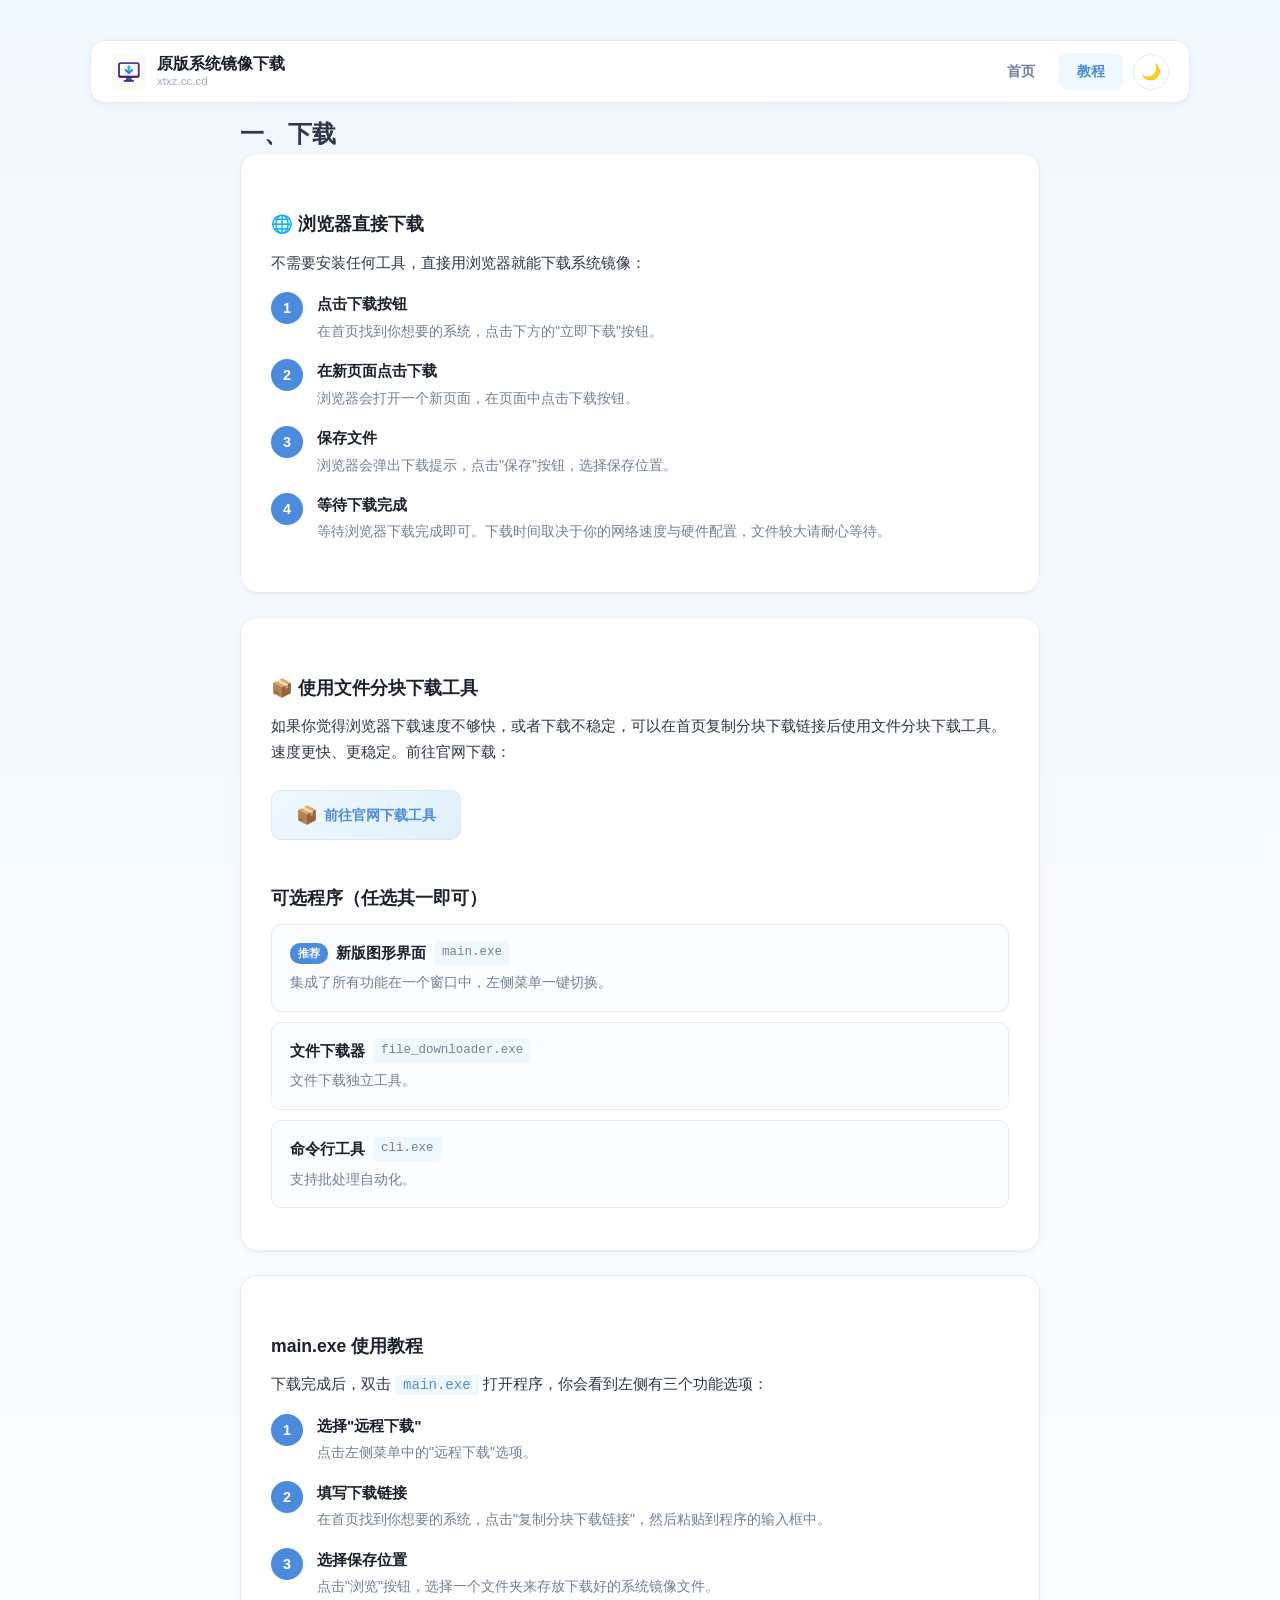
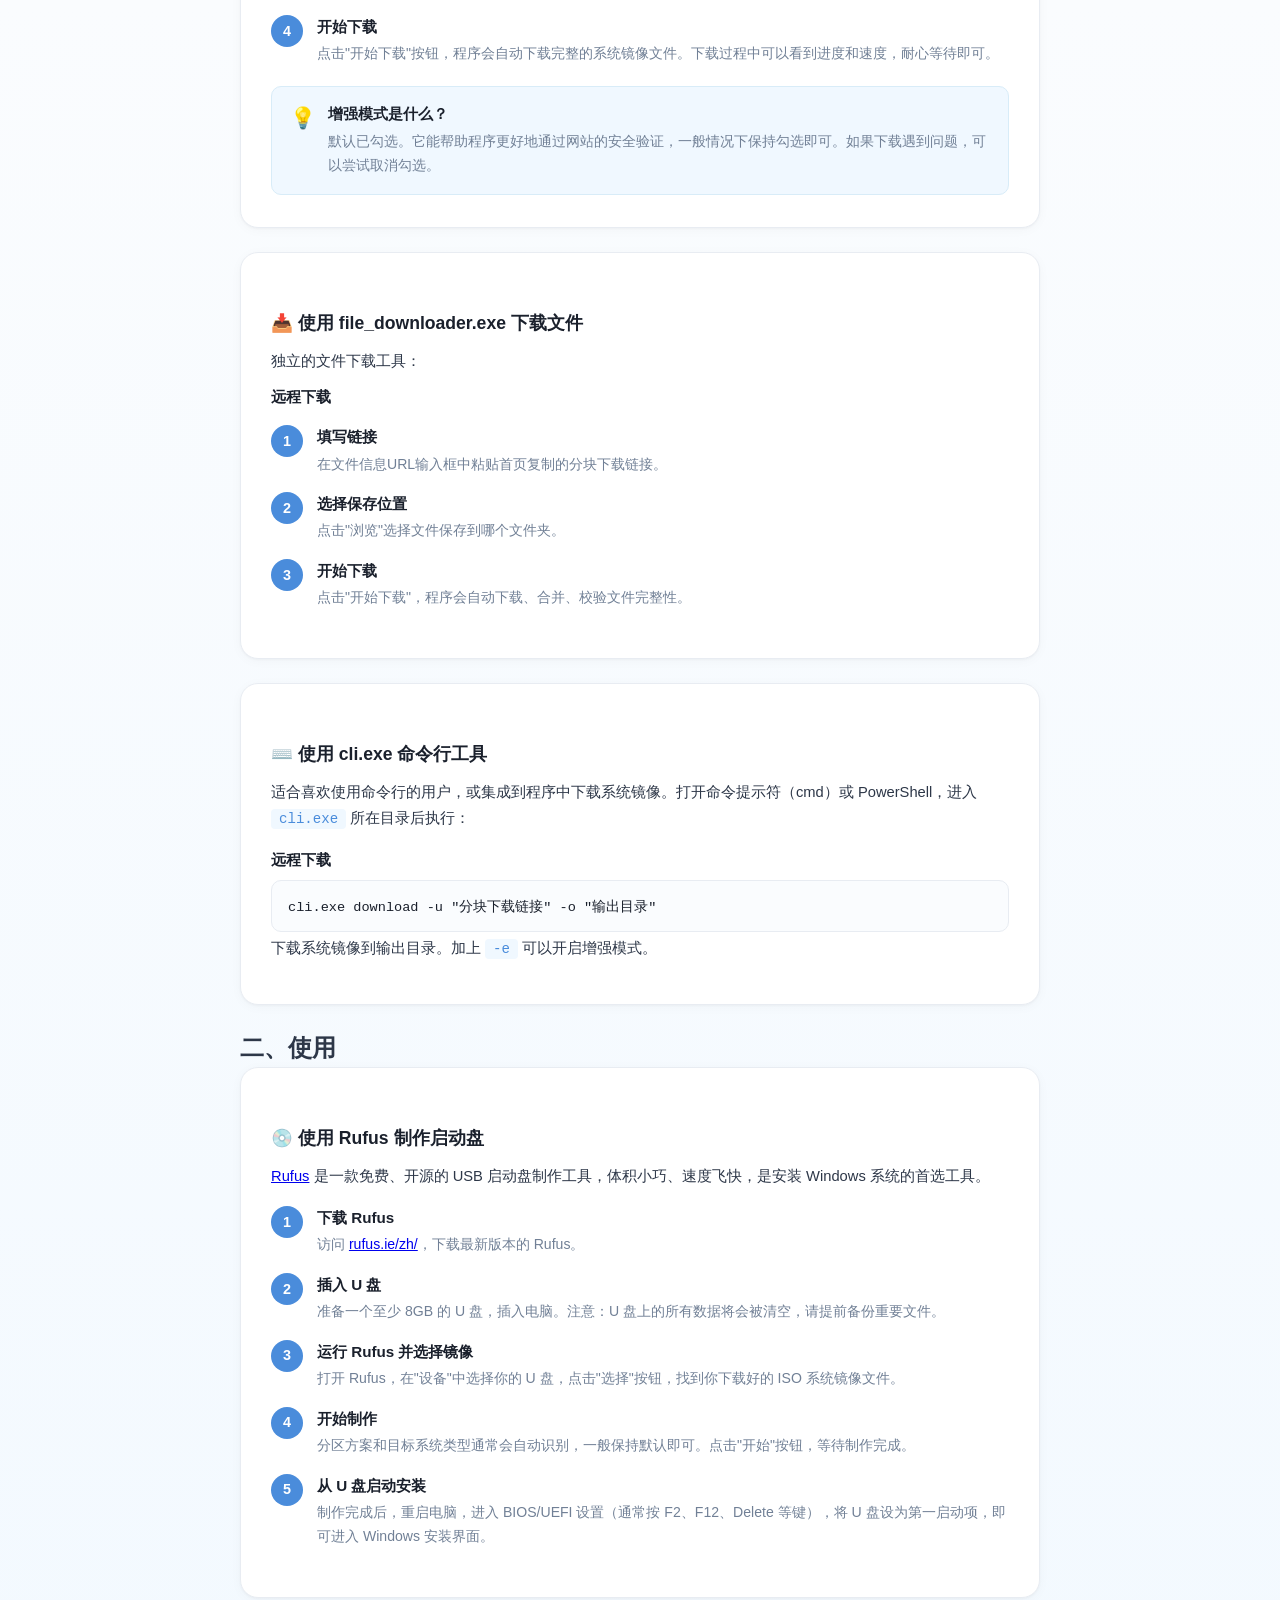
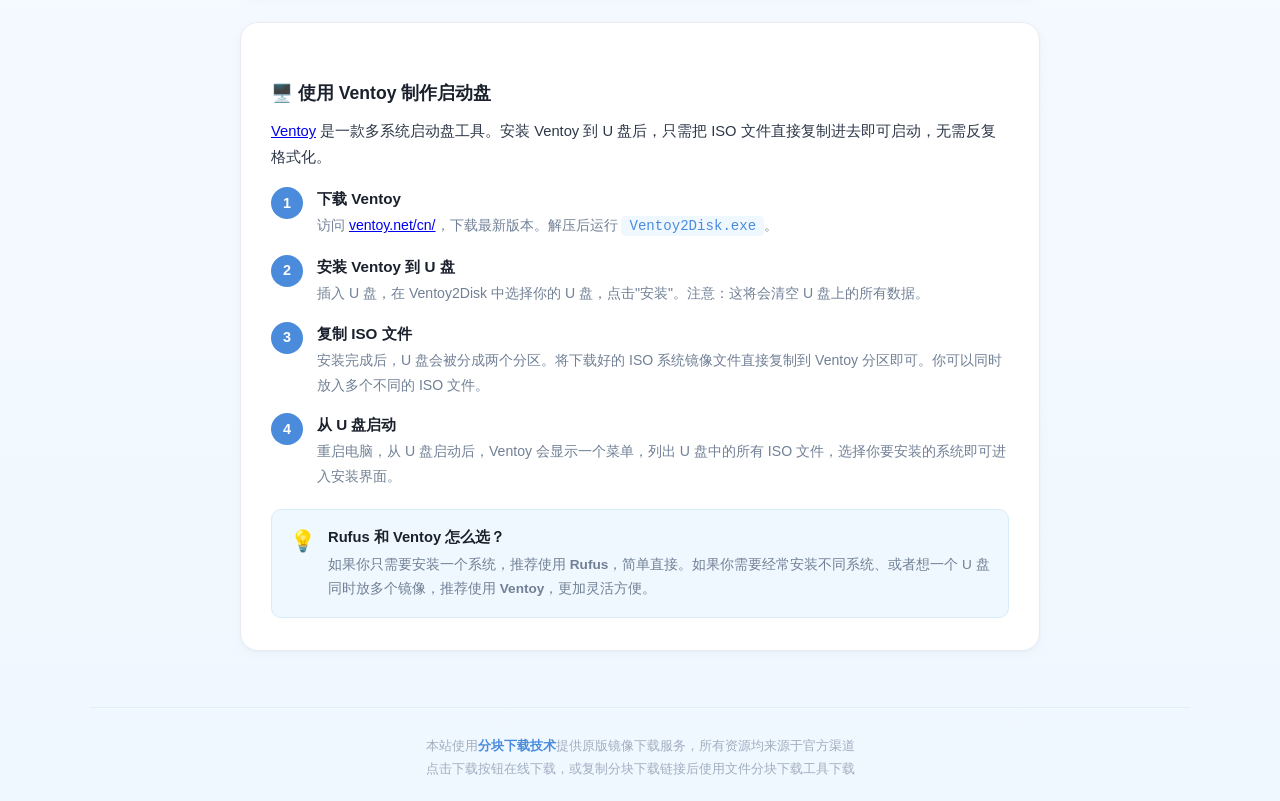
==== tutorial.html @ e3495d39 "Add files via upload" ====
<!DOCTYPE html>
<html lang="zh-CN">
<head>
  <meta charset="UTF-8">
  <meta name="viewport" content="width=device-width, initial-scale=1.0">
  <meta name="description" content="文件分块下载工具使用教程，手把手教你如何下载和安装 Windows 系统镜像">
  <meta name="keywords" content="Windows下载,文件分块下载,教程,系统镜像,下载工具">
  <meta name="theme-color" content="#4a8cdb">
  <meta name="color-scheme" content="light dark">
  <link rel="icon" type="image/png" href="favicon.png">
  <title>教程</title>
  <link rel="stylesheet" href="style.css">
  <script src="script.js" defer></script>
</head>
<body>
  <nav class="top-nav" role="navigation" aria-label="主导航">
    <div class="nav-left">
      <a href="index.html" class="nav-brand">
        <img src="favicon.png" alt="网站图标" class="nav-logo">
        <div class="nav-brand-text">
          <span class="nav-title">原版系统镜像下载</span>
          <span class="nav-domain" id="navDomain">xtxz.cc.cd</span>
        </div>
      </a>
    </div>
    <div class="nav-right">
      <a href="index.html" class="nav-link">首页</a>
      <a href="tutorial.html" class="nav-link active">教程</a>
      <button class="theme-toggle" id="themeToggle" aria-label="切换暗色模式" title="切换暗色模式">
        <span class="theme-icon theme-icon-light">🌙</span>
        <span class="theme-icon theme-icon-dark">☀️</span>
      </button>
    </div>
  </nav>

  <div class="container">
    <main class="tutorial-content" role="main" aria-label="使用教程">
      <h2>一、下载</h2>

      <section class="tutorial-section">
        <h3>🌐 浏览器直接下载</h3>
        <p>不需要安装任何工具，直接用浏览器就能下载系统镜像：</p>

        <div class="step-list">
          <div class="step-item">
            <span class="step-num">1</span>
            <div class="step-body">
              <h4>点击下载按钮</h4>
              <p>在首页找到你想要的系统，点击下方的"立即下载"按钮。</p>
            </div>
          </div>
          <div class="step-item">
            <span class="step-num">2</span>
            <div class="step-body">
              <h4>在新页面点击下载</h4>
              <p>浏览器会打开一个新页面，在页面中点击下载按钮。</p>
            </div>
          </div>
          <div class="step-item">
            <span class="step-num">3</span>
            <div class="step-body">
              <h4>保存文件</h4>
              <p>浏览器会弹出下载提示，点击"保存"按钮，选择保存位置。</p>
            </div>
          </div>
          <div class="step-item">
            <span class="step-num">4</span>
            <div class="step-body">
              <h4>等待下载完成</h4>
              <p>等待浏览器下载完成即可。下载时间取决于你的网络速度与硬件配置，文件较大请耐心等待。</p>
            </div>
          </div>
        </div>
      </section>

      <section class="tutorial-section">
        <h3>📦 使用文件分块下载工具</h3>
        <p>如果你觉得浏览器下载速度不够快，或者下载不稳定，可以在首页复制分块下载链接后使用文件分块下载工具。速度更快、更稳定。前往官网下载：</p>
        <a href="https://fkxz.zhshh.cn/download" target="_blank" rel="noopener noreferrer" class="tool-link">
          <span class="link-icon">📦</span>
          前往官网下载工具
        </a>

        <div class="program-list">
          <h3>可选程序（任选其一即可）</h3>
          <div class="program-card">
            <div class="program-header">
              <span class="program-badge">推荐</span>
              <strong>新版图形界面</strong>
              <span class="program-file">main.exe</span>
            </div>
            <p>集成了所有功能在一个窗口中，左侧菜单一键切换。</p>
          </div>
          <div class="program-card">
            <div class="program-header">
              <strong>文件下载器</strong>
              <span class="program-file">file_downloader.exe</span>
            </div>
            <p>文件下载独立工具。</p>
          </div>
          <div class="program-card">
            <div class="program-header">
              <strong>命令行工具</strong>
              <span class="program-file">cli.exe</span>
            </div>
            <p>支持批处理自动化。</p>
          </div>
        </div>
      </section>

      <section class="tutorial-section">
        <h3>main.exe 使用教程</h3>
        <p>下载完成后，双击 <code>main.exe</code> 打开程序，你会看到左侧有三个功能选项：</p>

        <div class="step-list">
          <div class="step-item">
            <span class="step-num">1</span>
            <div class="step-body">
              <h4>选择"远程下载"</h4>
              <p>点击左侧菜单中的"远程下载"选项。</p>
            </div>
          </div>
          <div class="step-item">
            <span class="step-num">2</span>
            <div class="step-body">
              <h4>填写下载链接</h4>
              <p>在首页找到你想要的系统，点击"复制分块下载链接"，然后粘贴到程序的输入框中。</p>
            </div>
          </div>
          <div class="step-item">
            <span class="step-num">3</span>
            <div class="step-body">
              <h4>选择保存位置</h4>
              <p>点击"浏览"按钮，选择一个文件夹来存放下载好的系统镜像文件。</p>
            </div>
          </div>
          <div class="step-item">
            <span class="step-num">4</span>
            <div class="step-body">
              <h4>开始下载</h4>
              <p>点击"开始下载"按钮，程序会自动下载完整的系统镜像文件。下载过程中可以看到进度和速度，耐心等待即可。</p>
            </div>
          </div>
        </div>

        <div class="tip-box">
          <span class="tip-icon">💡</span>
          <div class="tip-body">
            <strong>增强模式是什么？</strong>
            <p>默认已勾选。它能帮助程序更好地通过网站的安全验证，一般情况下保持勾选即可。如果下载遇到问题，可以尝试取消勾选。</p>
          </div>
        </div>
      </section>

      <section class="tutorial-section">
        <h3>📥 使用 file_downloader.exe 下载文件</h3>
        <p>独立的文件下载工具：</p>

        <h4>远程下载</h4>
        <div class="step-list">
          <div class="step-item">
            <span class="step-num">1</span>
            <div class="step-body">
              <h4>填写链接</h4>
              <p>在文件信息URL输入框中粘贴首页复制的分块下载链接。</p>
            </div>
          </div>
          <div class="step-item">
            <span class="step-num">2</span>
            <div class="step-body">
              <h4>选择保存位置</h4>
              <p>点击"浏览"选择文件保存到哪个文件夹。</p>
            </div>
          </div>
          <div class="step-item">
            <span class="step-num">3</span>
            <div class="step-body">
              <h4>开始下载</h4>
              <p>点击"开始下载"，程序会自动下载、合并、校验文件完整性。</p>
            </div>
          </div>
        </div>
      </section>

      <section class="tutorial-section">
        <h3>⌨️ 使用 cli.exe 命令行工具</h3>
        <p>适合喜欢使用命令行的用户，或集成到程序中下载系统镜像。打开命令提示符（cmd）或 PowerShell，进入 <code>cli.exe</code> 所在目录后执行：</p>

        <div class="cli-examples">
          <h4>远程下载</h4>
          <div class="code-block">
            <code>cli.exe download -u "分块下载链接" -o "输出目录"</code>
          </div>
          <p class="code-desc">下载系统镜像到输出目录。加上 <code>-e</code> 可以开启增强模式。</p>
        </div>
      </section>

      <h2>二、使用</h2>

      <section class="tutorial-section">
        <h3>💿 使用 Rufus 制作启动盘</h3>
        <p><a href="https://rufus.ie/zh/" target="_blank" rel="noopener noreferrer">Rufus</a> 是一款免费、开源的 USB 启动盘制作工具，体积小巧、速度飞快，是安装 Windows 系统的首选工具。</p>

        <div class="step-list">
          <div class="step-item">
            <span class="step-num">1</span>
            <div class="step-body">
              <h4>下载 Rufus</h4>
              <p>访问 <a href="https://rufus.ie/zh/" target="_blank" rel="noopener noreferrer">rufus.ie/zh/</a>，下载最新版本的 Rufus。</p>
            </div>
          </div>
          <div class="step-item">
            <span class="step-num">2</span>
            <div class="step-body">
              <h4>插入 U 盘</h4>
              <p>准备一个至少 8GB 的 U 盘，插入电脑。注意：U 盘上的所有数据将会被清空，请提前备份重要文件。</p>
            </div>
          </div>
          <div class="step-item">
            <span class="step-num">3</span>
            <div class="step-body">
              <h4>运行 Rufus 并选择镜像</h4>
              <p>打开 Rufus，在"设备"中选择你的 U 盘，点击"选择"按钮，找到你下载好的 ISO 系统镜像文件。</p>
            </div>
          </div>
          <div class="step-item">
            <span class="step-num">4</span>
            <div class="step-body">
              <h4>开始制作</h4>
              <p>分区方案和目标系统类型通常会自动识别，一般保持默认即可。点击"开始"按钮，等待制作完成。</p>
            </div>
          </div>
          <div class="step-item">
            <span class="step-num">5</span>
            <div class="step-body">
              <h4>从 U 盘启动安装</h4>
              <p>制作完成后，重启电脑，进入 BIOS/UEFI 设置（通常按 F2、F12、Delete 等键），将 U 盘设为第一启动项，即可进入 Windows 安装界面。</p>
            </div>
          </div>
        </div>
      </section>

      <section class="tutorial-section">
        <h3>🖥️ 使用 Ventoy 制作启动盘</h3>
        <p><a href="https://www.ventoy.net/cn/" target="_blank" rel="noopener noreferrer">Ventoy</a> 是一款多系统启动盘工具。安装 Ventoy 到 U 盘后，只需把 ISO 文件直接复制进去即可启动，无需反复格式化。</p>

        <div class="step-list">
          <div class="step-item">
            <span class="step-num">1</span>
            <div class="step-body">
              <h4>下载 Ventoy</h4>
              <p>访问 <a href="https://www.ventoy.net/cn/" target="_blank" rel="noopener noreferrer">ventoy.net/cn/</a>，下载最新版本。解压后运行 <code>Ventoy2Disk.exe</code>。</p>
            </div>
          </div>
          <div class="step-item">
            <span class="step-num">2</span>
            <div class="step-body">
              <h4>安装 Ventoy 到 U 盘</h4>
              <p>插入 U 盘，在 Ventoy2Disk 中选择你的 U 盘，点击"安装"。注意：这将会清空 U 盘上的所有数据。</p>
            </div>
          </div>
          <div class="step-item">
            <span class="step-num">3</span>
            <div class="step-body">
              <h4>复制 ISO 文件</h4>
              <p>安装完成后，U 盘会被分成两个分区。将下载好的 ISO 系统镜像文件直接复制到 Ventoy 分区即可。你可以同时放入多个不同的 ISO 文件。</p>
            </div>
          </div>
          <div class="step-item">
            <span class="step-num">4</span>
            <div class="step-body">
              <h4>从 U 盘启动</h4>
              <p>重启电脑，从 U 盘启动后，Ventoy 会显示一个菜单，列出 U 盘中的所有 ISO 文件，选择你要安装的系统即可进入安装界面。</p>
            </div>
          </div>
        </div>

        <div class="tip-box">
          <span class="tip-icon">💡</span>
          <div class="tip-body">
            <strong>Rufus 和 Ventoy 怎么选？</strong>
            <p>如果你只需要安装一个系统，推荐使用 <b>Rufus</b>，简单直接。如果你需要经常安装不同系统、或者想一个 U 盘同时放多个镜像，推荐使用 <b>Ventoy</b>，更加灵活方便。</p>
          </div>
        </div>
      </section>
    </main>

    <footer class="footer">
      <p>本站使用<a href="https://github.com/zsh-cn/fkxz" target="_blank" rel="noopener noreferrer" class="footer-link">分块下载技术</a>提供原版镜像下载服务，所有资源均来源于官方渠道</p>
      <p class="tips">点击下载按钮在线下载，或复制分块下载链接后使用文件分块下载工具下载</p>
    </footer>
  </div>

  <button class="back-to-top" id="backToTop" aria-label="回到顶部" title="回到顶部">
    <span class="back-to-top-icon">↑</span>
  </button>

  <div class="toast-container" id="toastContainer" aria-live="polite" aria-atomic="true"></div>
</body>
</html>
---- style.css ----
:root {
  --bg-primary: #f0f8ff;
  --bg-secondary: #fafcfe;
  --bg-card: #ffffff;
  --bg-card-hover: #ffffff;
  --text-primary: #1a202c;
  --text-secondary: #2d3748;
  --text-muted: #718096;
  --text-light: #8492a6;
  --text-extra-light: #a0aec0;
  --text-ultra-light: #bcc4d2;
  --border-color: #e8ecf2;
  --border-hover: #c8e0f8;
  --border-footer: #e2edf6;
  --accent: #4a8cdb;
  --accent-hover: #3a7bc8;
  --accent-light: #5b9de8;
  --accent-bg: #f0f8ff;
  --accent-bg-hover: #e0f0fa;
  --accent-border: #d8ecf8;
  --success: #10b981;
  --shadow-sm: 0 1px 3px rgba(0, 0, 0, 0.04), 0 2px 12px rgba(0, 0, 0, 0.03);
  --shadow-md: 0 4px 8px rgba(0, 0, 0, 0.06), 0 8px 28px rgba(74, 140, 219, 0.12);
  --shadow-btn: 0 6px 20px rgba(74, 140, 219, 0.3);
  --shadow-btn-secondary: 0 6px 20px rgba(74, 140, 219, 0.25);
  --shadow-icon: 0 4px 14px rgba(0, 0, 0, 0.1);
  --radius-sm: 10px;
  --radius-md: 14px;
  --radius-lg: 18px;
  --radius-full: 50%;
  --transition-fast: 0.2s ease;
  --transition-normal: 0.25s ease;
  --transition-slow: 0.35s ease;
}

[data-theme="dark"] {
  --bg-primary: #0f172a;
  --bg-secondary: #1a2332;
  --bg-card: #1e293b;
  --bg-card-hover: #243447;
  --text-primary: #e2e8f0;
  --text-secondary: #cbd5e1;
  --text-muted: #94a3b8;
  --text-light: #8899aa;
  --text-extra-light: #6b7d8e;
  --text-ultra-light: #5a6d7e;
  --border-color: #2d3d52;
  --border-hover: #3d5a80;
  --border-footer: #2d3d52;
  --accent: #60a5fa;
  --accent-hover: #3b82f6;
  --accent-light: #93c5fd;
  --accent-bg: #172554;
  --accent-bg-hover: #1e3a6e;
  --accent-border: #1e3a6e;
  --success: #34d399;
  --shadow-sm: 0 1px 3px rgba(0, 0, 0, 0.15), 0 2px 12px rgba(0, 0, 0, 0.1);
  --shadow-md: 0 4px 8px rgba(0, 0, 0, 0.2), 0 8px 28px rgba(0, 0, 0, 0.18);
  --shadow-btn: 0 6px 20px rgba(96, 165, 250, 0.25);
  --shadow-btn-secondary: 0 6px 20px rgba(96, 165, 250, 0.2);
  --shadow-icon: 0 4px 14px rgba(0, 0, 0, 0.25);
}

* {
  margin: 0;
  padding: 0;
  box-sizing: border-box;
}

html {
  scroll-behavior: smooth;
}

body {
  font-family: "Microsoft YaHei", "PingFang SC", "Helvetica Neue", Arial, sans-serif;
  background: linear-gradient(180deg, var(--bg-primary) 0%, var(--bg-secondary) 40%, var(--bg-primary) 100%);
  min-height: 100vh;
  color: var(--text-secondary);
  padding: 40px 20px 20px;
  transition: background 0.35s ease, color 0.35s ease;
  line-height: 1.6;
}

.container {
  max-width: 1100px;
  margin: 0 auto;
  animation: fadeInUp 0.6s ease both;
}

@keyframes fadeInUp {
  from {
    opacity: 0;
    transform: translateY(20px);
  }
  to {
    opacity: 1;
    transform: translateY(0);
  }
}

@keyframes fadeInRight {
  from {
    opacity: 0;
    transform: translateX(-20px);
  }
  to {
    opacity: 1;
    transform: translateX(0);
  }
}

@keyframes pulse {
  0%, 100% {
    transform: scale(1);
  }
  50% {
    transform: scale(1.05);
  }
}

@keyframes slideInUp {
  from {
    opacity: 0;
    transform: translateY(30px);
  }
  to {
    opacity: 1;
    transform: translateY(0);
  }
}

@keyframes bounceIn {
  0% {
    opacity: 0;
    transform: scale(0.3);
  }
  50% {
    transform: scale(1.08);
  }
  70% {
    transform: scale(0.95);
  }
  100% {
    opacity: 1;
    transform: scale(1);
  }
}

@keyframes shimmer {
  0% {
    background-position: -200% 0;
  }
  100% {
    background-position: 200% 0;
  }
}

.top-nav {
  display: flex;
  align-items: center;
  justify-content: space-between;
  max-width: 1100px;
  margin: 0 auto 12px;
  padding: 12px 20px;
  background: var(--bg-card);
  border: 1px solid var(--border-color);
  border-radius: var(--radius-md);
  box-shadow: var(--shadow-sm);
  transition: background var(--transition-normal), border-color var(--transition-normal);
  animation: fadeInUp 0.6s ease both;
}

.nav-left {
  display: flex;
  align-items: center;
}

.nav-brand {
  display: flex;
  align-items: center;
  gap: 10px;
  text-decoration: none;
  color: inherit;
}

.nav-logo {
  width: 36px;
  height: 36px;
  border-radius: 8px;
  flex-shrink: 0;
}

.nav-brand-text {
  display: flex;
  flex-direction: column;
  line-height: 1.3;
}

.nav-title {
  font-size: 1rem;
  font-weight: 700;
  color: var(--text-primary);
  transition: color var(--transition-normal);
  white-space: nowrap;
}

.nav-domain {
  font-size: 0.72rem;
  color: var(--text-extra-light);
  cursor: pointer;
  transition: color var(--transition-fast);
  white-space: nowrap;
}

.nav-domain:hover {
  color: var(--accent);
  text-decoration: underline;
}

.nav-right {
  display: flex;
  align-items: center;
  gap: 6px;
}

.nav-link {
  display: inline-flex;
  align-items: center;
  padding: 7px 18px;
  border-radius: 8px;
  font-size: 0.9rem;
  font-weight: 600;
  color: var(--text-muted);
  text-decoration: none;
  transition: color var(--transition-fast), background var(--transition-fast);
}

.nav-link:hover {
  color: var(--accent);
  background: var(--accent-bg);
}

.nav-link.active {
  color: var(--accent);
  background: var(--accent-bg);
}

.header {
  text-align: center;
  margin-bottom: 48px;
  animation: fadeInUp 0.6s ease both;
}

.header h1 {
  font-size: 2.2rem;
  font-weight: 700;
  color: var(--text-primary);
  margin-bottom: 8px;
  letter-spacing: 1px;
  transition: color var(--transition-normal);
}

.subtitle {
  font-size: 1rem;
  color: var(--text-muted);
  letter-spacing: 0.5px;
  max-width: 600px;
  margin: 0 auto;
  transition: color var(--transition-normal);
}

.tool-link {
  display: inline-flex;
  align-items: center;
  gap: 6px;
  margin-top: 14px;
  padding: 10px 24px;
  background: linear-gradient(135deg, var(--accent-bg), var(--accent-bg-hover));
  color: var(--accent);
  text-decoration: none;
  border-radius: var(--radius-sm);
  font-size: 0.88rem;
  font-weight: 600;
  border: 1px solid var(--accent-border);
  transition: background var(--transition-fast), box-shadow var(--transition-fast), transform var(--transition-fast);
}

.tool-link:hover {
  background: linear-gradient(135deg, var(--accent-bg-hover), var(--accent-bg));
  box-shadow: 0 4px 16px rgba(74, 140, 219, 0.15);
  transform: translateY(-1px);
}

.tool-link:focus-visible {
  outline: 2px solid var(--accent);
  outline-offset: 2px;
}

.link-icon {
  font-size: 1.1rem;
}

.download-grid {
  display: grid;
  grid-template-columns: repeat(2, 1fr);
  gap: 20px;
}

.download-card {
  background: var(--bg-card);
  border: 1px solid var(--border-color);
  border-radius: var(--radius-lg);
  padding: 30px 26px;
  display: flex;
  flex-direction: column;
  align-items: center;
  text-align: center;
  box-shadow: var(--shadow-sm);
  transition: transform var(--transition-normal), box-shadow var(--transition-normal), border-color var(--transition-normal), background var(--transition-normal);
  animation: slideInUp 0.5s ease both;
  position: relative;
  overflow: hidden;
}

.download-card::before {
  content: '';
  position: absolute;
  top: 0;
  left: 0;
  right: 0;
  height: 3px;
  background: linear-gradient(90deg, transparent, var(--accent), transparent);
  opacity: 0;
  transition: opacity var(--transition-normal);
}

.download-card:hover::before {
  opacity: 1;
}

.download-card:nth-child(1) { animation-delay: 0.1s; }
.download-card:nth-child(2) { animation-delay: 0.2s; }
.download-card:nth-child(3) { animation-delay: 0.3s; }
.download-card:nth-child(4) { animation-delay: 0.4s; }

.download-card:hover {
  transform: translateY(-4px);
  border-color: var(--border-hover);
  background: var(--bg-card-hover);
  box-shadow: var(--shadow-md);
}

.card-icon {
  width: 72px;
  height: 72px;
  border-radius: var(--radius-lg);
  margin-bottom: 18px;
  display: flex;
  align-items: center;
  justify-content: center;
  font-size: 2rem;
  font-weight: 700;
  color: #ffffff;
  box-shadow: var(--shadow-icon);
  transition: transform var(--transition-fast), box-shadow var(--transition-fast);
  position: relative;
  z-index: 1;
}

.download-card:hover .card-icon {
  transform: scale(1.08);
}

.card-icon.win10 {
  background: linear-gradient(135deg, #4a8cdb, #3a7bc8);
}

.card-icon.win10::before {
  content: "10";
}

.card-icon.win10ltsc {
  background: linear-gradient(135deg, #3d82d4, #2e6eb8);
}

.card-icon.win10ltsc::before {
  content: "10";
}

.card-icon.win11 {
  background: linear-gradient(135deg, #5b9de8, #4a8cdb);
}

.card-icon.win11::before {
  content: "11";
}

.card-icon.win11ltsc {
  background: linear-gradient(135deg, #4a8cdb, #3878c4);
}

.card-icon.win11ltsc::before {
  content: "11";
}

.card-info {
  margin-bottom: 22px;
}

.card-info h2 {
  font-size: 1.2rem;
  font-weight: 600;
  color: var(--text-primary);
  margin-bottom: 5px;
  transition: color var(--transition-normal);
}

.version {
  font-size: 0.82rem;
  color: var(--text-light);
  margin-bottom: 8px;
  display: inline-flex;
  align-items: center;
  gap: 4px;
  background: var(--accent-bg);
  padding: 3px 10px;
  border-radius: 20px;
  transition: background var(--transition-normal), color var(--transition-normal);
}

.desc {
  font-size: 0.88rem;
  color: var(--text-muted);
  line-height: 1.55;
  max-width: 280px;
  transition: color var(--transition-normal);
}

.btn-group {
  display: flex;
  gap: 10px;
  margin-top: auto;
  flex-wrap: wrap;
  justify-content: center;
}

.download-btn {
  display: inline-flex;
  align-items: center;
  justify-content: center;
  gap: 7px;
  background: var(--accent);
  color: #ffffff;
  text-decoration: none;
  padding: 11px 32px;
  border-radius: var(--radius-sm);
  font-size: 0.95rem;
  font-weight: 600;
  letter-spacing: 0.5px;
  transition: background var(--transition-fast), transform var(--transition-fast), box-shadow var(--transition-fast);
  border: none;
  cursor: pointer;
  font-family: inherit;
  position: relative;
  overflow: hidden;
}

.download-btn::after {
  content: '';
  position: absolute;
  top: 50%;
  left: 50%;
  width: 0;
  height: 0;
  border-radius: 50%;
  background: rgba(255, 255, 255, 0.2);
  transform: translate(-50%, -50%);
  transition: width 0.5s ease, height 0.5s ease;
}

.download-btn:active::after {
  width: 300px;
  height: 300px;
}

.download-btn:hover {
  background: var(--accent-hover);
  transform: scale(1.03);
  box-shadow: var(--shadow-btn);
}

.download-btn:active {
  transform: scale(0.97);
}

.download-btn:focus-visible {
  outline: 2px solid var(--accent);
  outline-offset: 2px;
}

.btn-icon {
  font-size: 1rem;
  font-weight: 700;
}

.copy-btn {
  display: inline-flex;
  align-items: center;
  justify-content: center;
  gap: 6px;
  background: var(--bg-card);
  color: var(--accent);
  border: 1.5px solid var(--accent);
  padding: 10px 20px;
  border-radius: var(--radius-sm);
  font-size: 0.9rem;
  font-weight: 600;
  letter-spacing: 0.5px;
  cursor: pointer;
  font-family: inherit;
  transition: background var(--transition-fast), color var(--transition-fast), transform var(--transition-fast), box-shadow var(--transition-fast), border-color var(--transition-fast);
}

.copy-btn:hover {
  background: var(--accent);
  color: #ffffff;
  transform: scale(1.03);
  box-shadow: var(--shadow-btn-secondary);
}

.copy-btn:active {
  transform: scale(0.97);
}

.copy-btn:focus-visible {
  outline: 2px solid var(--accent);
  outline-offset: 2px;
}

.copy-btn.copied {
  background: var(--success);
  color: #ffffff;
  border-color: var(--success);
  animation: pulse 0.3s ease;
}

.sha256 {
  font-size: 0.7rem;
  color: var(--text-extra-light);
  margin-top: 12px;
  word-break: break-all;
  line-height: 1.5;
  max-width: 100%;
  font-family: "Consolas", "Monaco", "Courier New", monospace;
  transition: color var(--transition-normal);
  padding: 6px 10px;
  background: var(--accent-bg);
  border-radius: 6px;
  width: 100%;
  transition: background var(--transition-normal), color var(--transition-normal);
}

.footer {
  text-align: center;
  margin-top: 56px;
  padding-top: 26px;
  border-top: 1px solid var(--border-footer);
  animation: fadeInUp 0.6s ease 0.5s both;
}

.footer p {
  font-size: 0.82rem;
  color: var(--text-extra-light);
  line-height: 1.8;
  transition: color var(--transition-normal);
}

.tips {
  color: var(--text-ultra-light);
  font-size: 0.78rem;
}

.footer-link {
  color: var(--accent);
  text-decoration: none;
  font-weight: 600;
  transition: color var(--transition-fast), text-decoration var(--transition-fast);
}

.footer-link:hover {
  text-decoration: underline;
}

.footer-link:focus-visible {
  outline: 2px solid var(--accent);
  outline-offset: 2px;
}

.theme-toggle {
  width: 36px;
  height: 36px;
  border-radius: var(--radius-full);
  border: 1.5px solid var(--border-color);
  background: var(--bg-card);
  cursor: pointer;
  display: flex;
  align-items: center;
  justify-content: center;
  font-size: 1rem;
  flex-shrink: 0;
  margin-left: 4px;
  transition: background var(--transition-fast), border-color var(--transition-fast), transform var(--transition-fast), box-shadow var(--transition-fast);
}

.theme-toggle:hover {
  transform: scale(1.1);
  box-shadow: var(--shadow-md);
  border-color: var(--accent);
}

.theme-toggle:active {
  transform: scale(0.95);
}

.theme-toggle:focus-visible {
  outline: 2px solid var(--accent);
  outline-offset: 2px;
}

.theme-icon {
  transition: transform var(--transition-normal), opacity var(--transition-normal);
}

[data-theme="dark"] .theme-icon-light {
  display: inline;
}

[data-theme="dark"] .theme-icon-dark {
  display: none;
}

.theme-icon-light {
  display: inline;
}

.theme-icon-dark {
  display: none;
}

[data-theme="dark"] .theme-icon-light {
  display: none;
}

[data-theme="dark"] .theme-icon-dark {
  display: inline;
}

.back-to-top {
  position: fixed;
  bottom: 30px;
  right: 30px;
  z-index: 1000;
  width: 44px;
  height: 44px;
  border-radius: var(--radius-full);
  border: 1.5px solid var(--border-color);
  background: var(--bg-card);
  color: var(--accent);
  cursor: pointer;
  display: flex;
  align-items: center;
  justify-content: center;
  font-size: 1.2rem;
  box-shadow: var(--shadow-sm);
  opacity: 0;
  visibility: hidden;
  transform: translateY(10px);
  transition: opacity var(--transition-normal), visibility var(--transition-normal), transform var(--transition-normal), background var(--transition-fast), border-color var(--transition-fast), box-shadow var(--transition-fast);
}

.back-to-top.visible {
  opacity: 1;
  visibility: visible;
  transform: translateY(0);
}

.back-to-top:hover {
  transform: translateY(-3px);
  box-shadow: var(--shadow-md);
  border-color: var(--accent);
  background: var(--accent);
  color: #ffffff;
}

.back-to-top:active {
  transform: scale(0.95);
}

.back-to-top:focus-visible {
  outline: 2px solid var(--accent);
  outline-offset: 2px;
}

.back-to-top-icon {
  font-weight: 700;
  font-size: 1.1rem;
}

.toast-container {
  position: fixed;
  top: 20px;
  left: 50%;
  transform: translateX(-50%);
  z-index: 9999;
  display: flex;
  flex-direction: column;
  gap: 10px;
  pointer-events: none;
}

.toast {
  display: flex;
  align-items: center;
  gap: 8px;
  padding: 12px 24px;
  background: var(--bg-card);
  border: 1px solid var(--border-color);
  border-radius: var(--radius-sm);
  box-shadow: 0 8px 32px rgba(0, 0, 0, 0.12);
  font-size: 0.9rem;
  font-weight: 500;
  color: var(--text-primary);
  pointer-events: auto;
  animation: bounceIn 0.4s ease both;
  white-space: nowrap;
  transition: background var(--transition-normal), color var(--transition-normal), border-color var(--transition-normal);
}

.toast.success {
  border-left: 3px solid var(--success);
}

.toast.error {
  border-left: 3px solid #ef4444;
}

.toast.fade-out {
  animation: fadeOut 0.35s ease both;
}

@keyframes fadeOut {
  from {
    opacity: 1;
    transform: translateY(0);
  }
  to {
    opacity: 0;
    transform: translateY(-10px);
  }
}

.toast-icon {
  font-size: 1.1rem;
}

@media (max-width: 768px) {
  .download-grid {
    grid-template-columns: 1fr;
  }

  .header h1 {
    font-size: 1.7rem;
  }

  .download-card {
    padding: 24px 20px;
  }

  .theme-toggle {
    width: 32px;
    height: 32px;
    font-size: 0.9rem;
  }

  .back-to-top {
    bottom: 20px;
    right: 20px;
    width: 38px;
    height: 38px;
  }

  .btn-group {
    flex-direction: column;
    width: 100%;
  }

  .download-btn,
  .copy-btn {
    width: 100%;
    justify-content: center;
  }

  .toast {
    padding: 10px 18px;
    font-size: 0.82rem;
    white-space: normal;
    max-width: 90vw;
  }
}

@media (max-width: 480px) {
  body {
    padding: 20px 12px 12px;
  }

  .header h1 {
    font-size: 1.4rem;
  }

  .subtitle {
    font-size: 0.85rem;
  }

  .download-card {
    padding: 20px 16px;
    border-radius: var(--radius-md);
  }

  .card-icon {
    width: 56px;
    height: 56px;
    font-size: 1.5rem;
    border-radius: var(--radius-md);
  }

  .card-info h2 {
    font-size: 1.05rem;
  }

  .sha256 {
    font-size: 0.65rem;
  }

  .tool-link {
    font-size: 0.8rem;
    padding: 8px 18px;
  }
}

@media (prefers-reduced-motion: reduce) {
  *,
  *::before,
  *::after {
    animation-duration: 0.01ms !important;
    animation-iteration-count: 1 !important;
    transition-duration: 0.01ms !important;
    scroll-behavior: auto !important;
  }
}

@media print {
  .theme-toggle,
  .back-to-top,
  .toast-container,
  .btn-group {
    display: none !important;
  }

  body {
    background: #ffffff;
    color: #000000;
  }

  .download-card {
    break-inside: avoid;
    box-shadow: none;
    border: 1px solid #ccc;
  }
}

.tutorial-content {
  max-width: 800px;
  margin: 0 auto;
  animation: fadeInUp 0.6s ease both;
}

.tutorial-section {
  background: var(--bg-card);
  border: 1px solid var(--border-color);
  border-radius: var(--radius-lg);
  padding: 32px 30px;
  margin-bottom: 24px;
  box-shadow: var(--shadow-sm);
  transition: background var(--transition-normal), border-color var(--transition-normal);
}

.tutorial-section h2 {
  font-size: 1.35rem;
  font-weight: 700;
  color: var(--text-primary);
  margin-bottom: 16px;
  transition: color var(--transition-normal);
}

.tutorial-section h3 {
  font-size: 1.1rem;
  font-weight: 600;
  color: var(--text-primary);
  margin: 24px 0 12px;
  transition: color var(--transition-normal);
}

.tutorial-section h4 {
  font-size: 0.95rem;
  font-weight: 600;
  color: var(--text-primary);
  margin-bottom: 4px;
  transition: color var(--transition-normal);
}

.tutorial-section p {
  font-size: 0.92rem;
  color: var(--text-secondary);
  line-height: 1.75;
  margin-bottom: 10px;
  transition: color var(--transition-normal);
}

.tutorial-section code {
  background: var(--accent-bg);
  color: var(--accent);
  padding: 2px 8px;
  border-radius: 4px;
  font-size: 0.88rem;
  font-family: "Consolas", "Monaco", "Courier New", monospace;
  transition: background var(--transition-normal), color var(--transition-normal);
}

.tutorial-section .tool-link {
  margin-bottom: 20px;
}

.program-list {
  margin-top: 16px;
}

.program-card {
  background: var(--bg-secondary);
  border: 1px solid var(--border-color);
  border-radius: var(--radius-sm);
  padding: 16px 18px;
  margin-bottom: 10px;
  transition: background var(--transition-normal), border-color var(--transition-normal);
}

.program-header {
  display: flex;
  align-items: center;
  gap: 8px;
  margin-bottom: 6px;
  flex-wrap: wrap;
}

.program-header strong {
  font-size: 0.95rem;
  color: var(--text-primary);
  transition: color var(--transition-normal);
}

.program-badge {
  display: inline-block;
  background: var(--accent);
  color: #ffffff;
  font-size: 0.7rem;
  font-weight: 700;
  padding: 2px 8px;
  border-radius: 10px;
  line-height: 1.5;
}

.program-file {
  font-size: 0.78rem;
  color: var(--text-muted);
  background: var(--accent-bg);
  padding: 2px 8px;
  border-radius: 4px;
  font-family: "Consolas", "Monaco", "Courier New", monospace;
  transition: background var(--transition-normal), color var(--transition-normal);
}

.program-card p {
  font-size: 0.85rem;
  color: var(--text-muted);
  margin-bottom: 0;
  transition: color var(--transition-normal);
}

.step-list {
  margin: 16px 0;
}

.step-item {
  display: flex;
  gap: 14px;
  margin-bottom: 16px;
  align-items: flex-start;
}

.step-num {
  flex-shrink: 0;
  width: 32px;
  height: 32px;
  border-radius: 50%;
  background: var(--accent);
  color: #ffffff;
  display: flex;
  align-items: center;
  justify-content: center;
  font-size: 0.9rem;
  font-weight: 700;
  line-height: 1;
}

.step-body h4 {
  font-size: 0.95rem;
  font-weight: 600;
  color: var(--text-primary);
  margin-bottom: 2px;
  transition: color var(--transition-normal);
}

.step-body p {
  font-size: 0.88rem;
  color: var(--text-muted);
  margin-bottom: 0;
  transition: color var(--transition-normal);
}

.tip-box {
  display: flex;
  gap: 12px;
  background: var(--accent-bg);
  border: 1px solid var(--accent-border);
  border-radius: var(--radius-sm);
  padding: 16px 18px;
  margin-top: 20px;
  transition: background var(--transition-normal), border-color var(--transition-normal);
}

.tip-icon {
  font-size: 1.3rem;
  flex-shrink: 0;
  line-height: 1.4;
}

.tip-body strong {
  display: block;
  font-size: 0.92rem;
  color: var(--text-primary);
  margin-bottom: 4px;
  transition: color var(--transition-normal);
}

.tip-body p {
  font-size: 0.85rem;
  color: var(--text-muted);
  margin-bottom: 0;
  transition: color var(--transition-normal);
}

.file-list {
  margin: 8px 0 12px;
  padding-left: 20px;
}

.file-list li {
  font-size: 0.88rem;
  color: var(--text-secondary);
  margin-bottom: 6px;
  line-height: 1.6;
  transition: color var(--transition-normal);
}

.file-list code {
  background: var(--accent-bg);
  color: var(--accent);
  padding: 1px 6px;
  border-radius: 3px;
  font-size: 0.85rem;
  font-family: "Consolas", "Monaco", "Courier New", monospace;
}

.cli-examples h4 {
  font-size: 0.95rem;
  font-weight: 600;
  color: var(--text-primary);
  margin: 16px 0 8px;
  transition: color var(--transition-normal);
}

.code-block {
  background: var(--bg-secondary);
  border: 1px solid var(--border-color);
  border-radius: var(--radius-sm);
  padding: 12px 16px;
  margin-bottom: 4px;
  overflow-x: auto;
  transition: background var(--transition-normal), border-color var(--transition-normal);
}

.code-block code {
  font-size: 0.85rem;
  color: var(--text-primary);
  background: none;
  padding: 0;
  white-space: nowrap;
  transition: color var(--transition-normal);
}

.code-desc {
  font-size: 0.82rem;
  color: var(--text-muted);
  margin-bottom: 12px;
  transition: color var(--transition-normal);
}

@media (max-width: 768px) {
  .top-nav {
    flex-direction: column;
    gap: 10px;
    padding: 12px 16px;
    margin-bottom: 16px;
  }

  .nav-left,
  .nav-right {
    width: 100%;
    justify-content: center;
  }

  .nav-brand {
    justify-content: center;
  }

  .nav-title {
    font-size: 0.9rem;
  }

  .tutorial-section {
    padding: 24px 18px;
  }

  .tutorial-section h2 {
    font-size: 1.15rem;
  }

  .step-num {
    width: 28px;
    height: 28px;
    font-size: 0.8rem;
  }
}
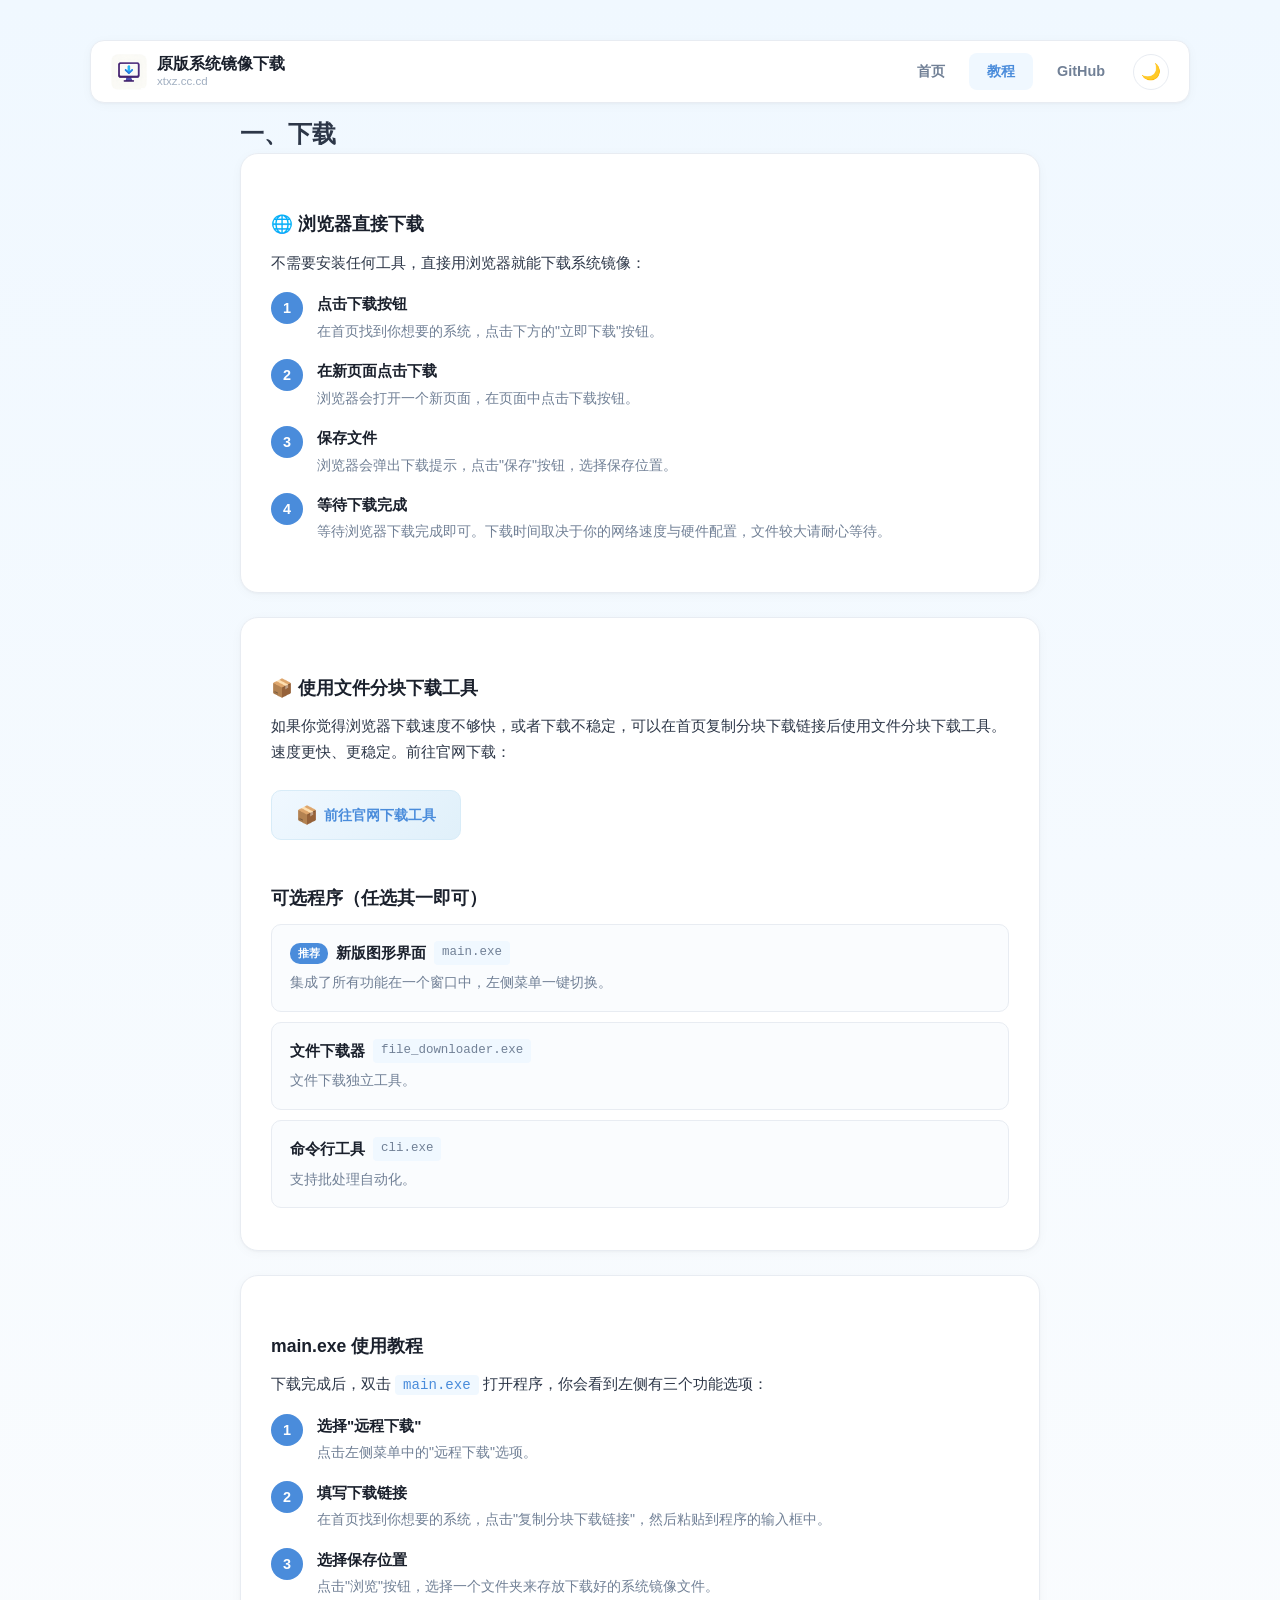
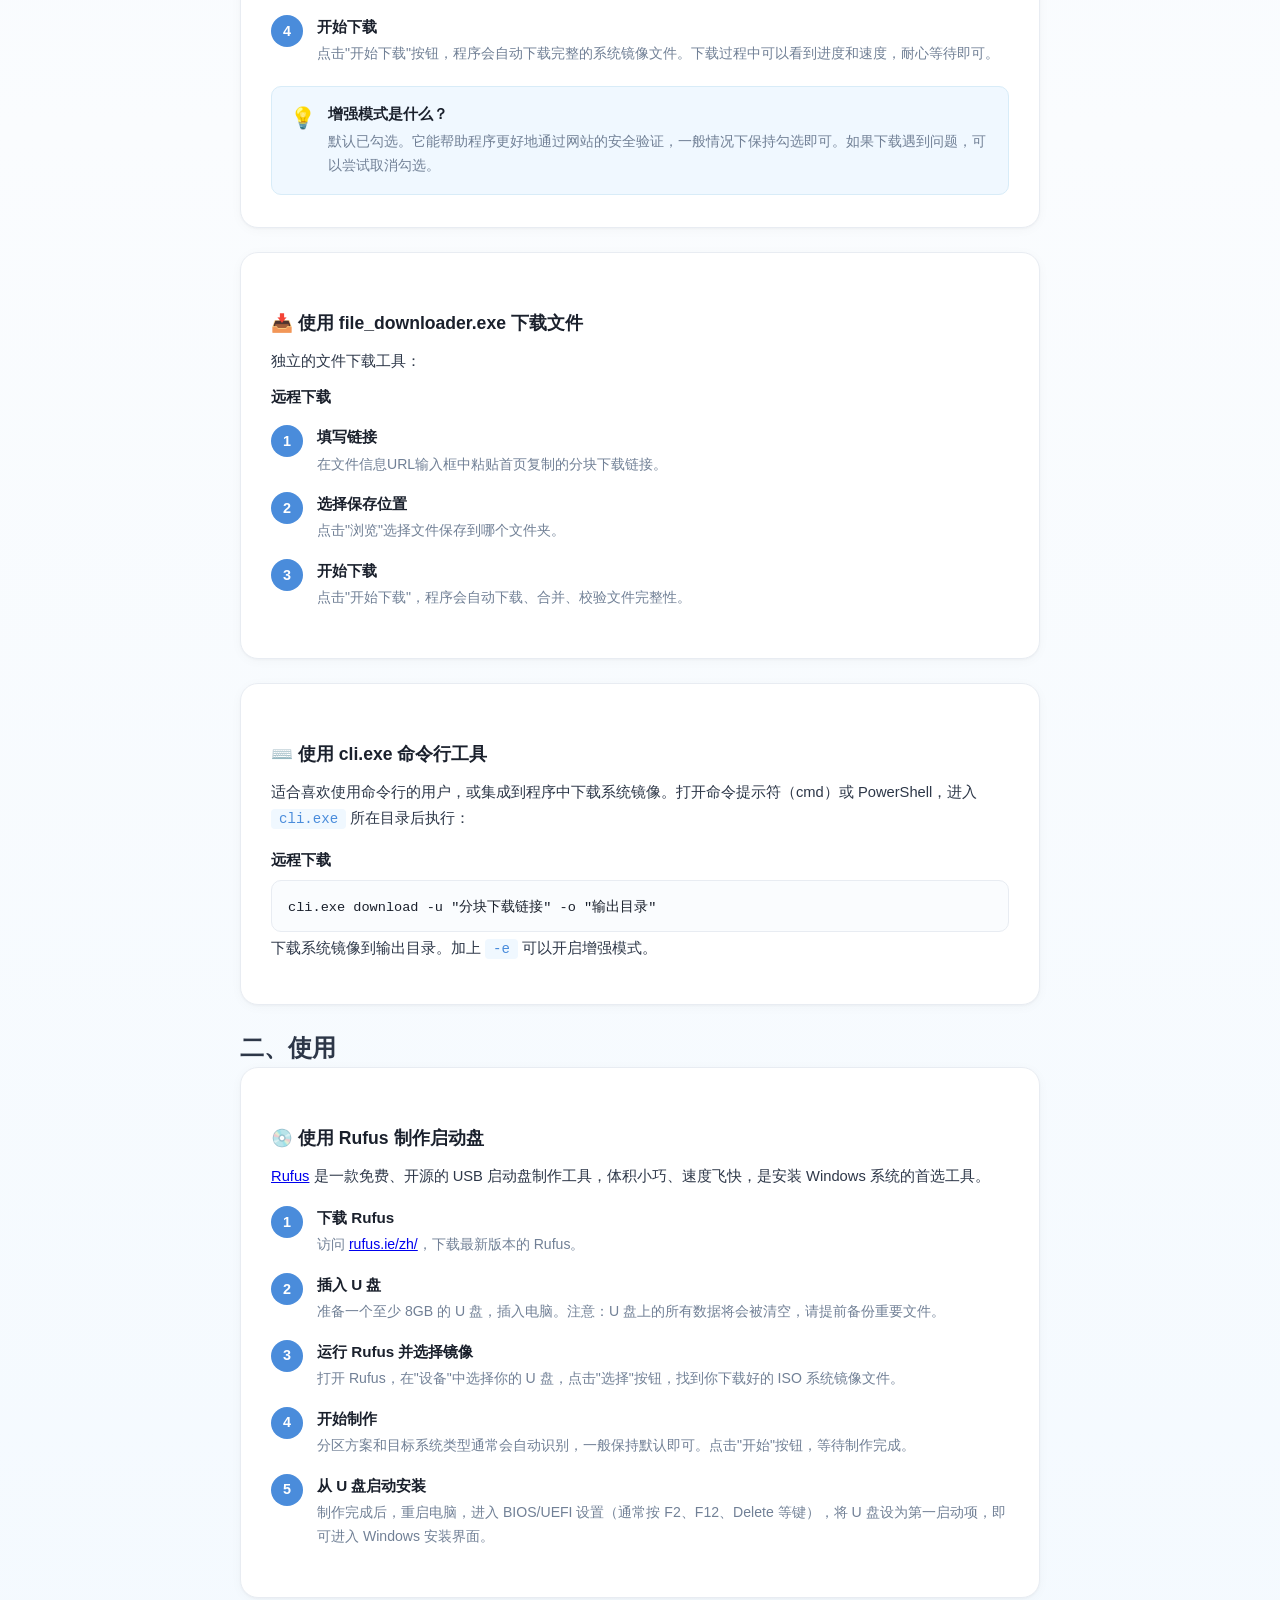
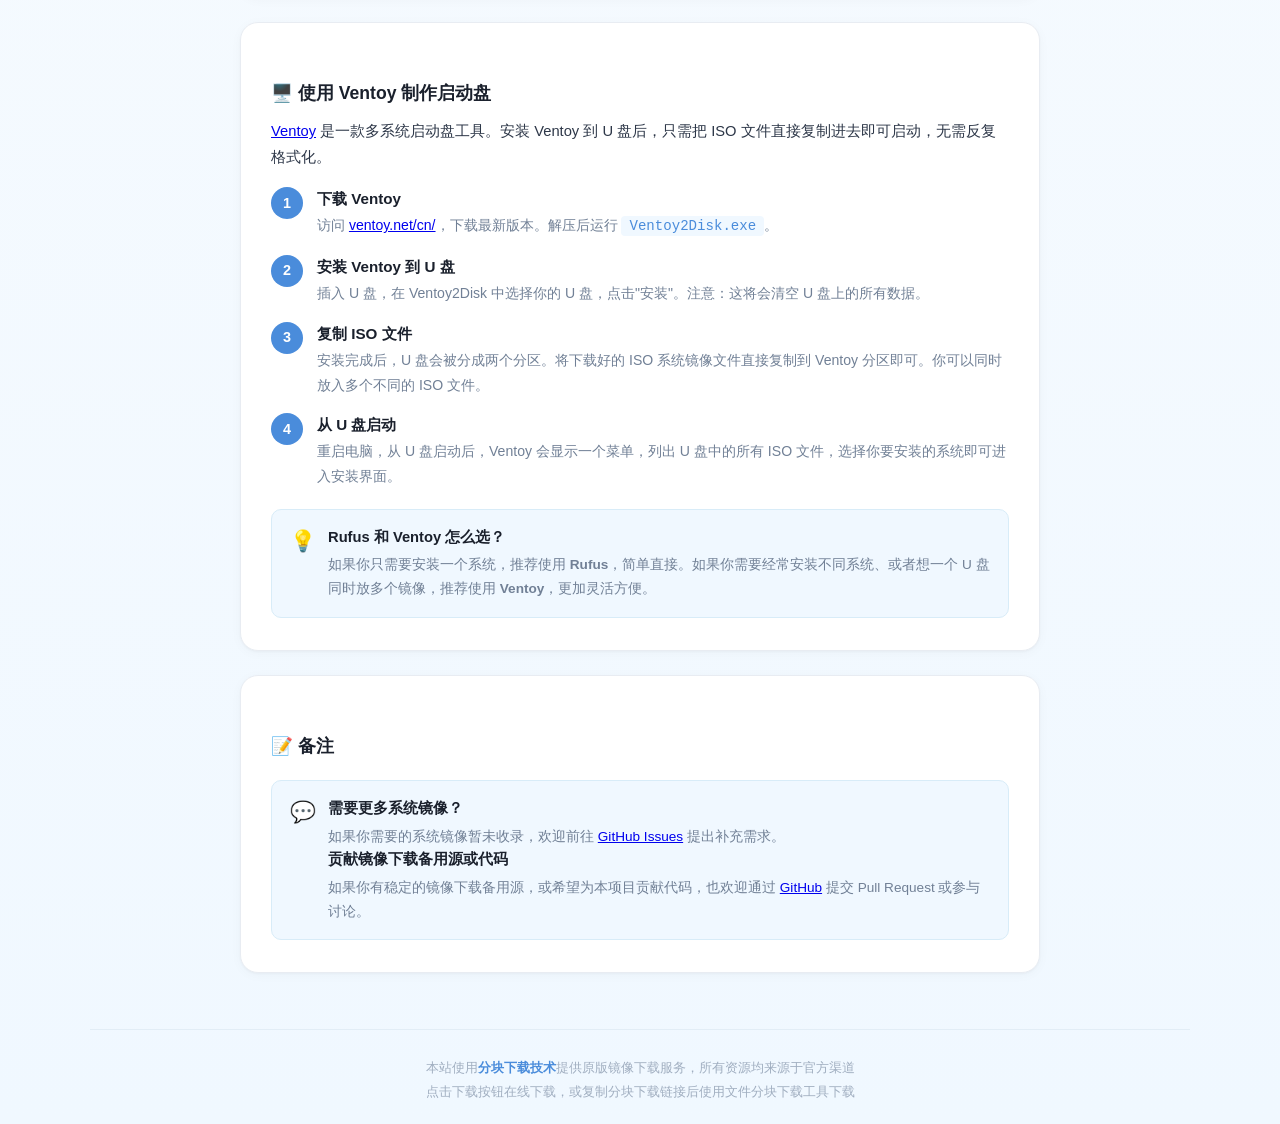
==== commit f18a2931: "官方" ====
--- a/tutorial.html
+++ b/tutorial.html
@@ -26,6 +26,7 @@
     <div class="nav-right">
       <a href="index.html" class="nav-link">首页</a>
       <a href="tutorial.html" class="nav-link active">教程</a>
+      <a href="https://github.com/cnzsh/xtxz" target="_blank" rel="noopener noreferrer" class="nav-link">GitHub</a>
       <button class="theme-toggle" id="themeToggle" aria-label="切换暗色模式" title="切换暗色模式">
         <span class="theme-icon theme-icon-light">🌙</span>
         <span class="theme-icon theme-icon-dark">☀️</span>
@@ -283,6 +284,19 @@
           </div>
         </div>
       </section>
+
+      <section class="tutorial-section">
+        <h3>📝 备注</h3>
+        <div class="tip-box">
+          <span class="tip-icon">💬</span>
+          <div class="tip-body">
+            <strong>需要更多系统镜像？</strong>
+            <p>如果你需要的系统镜像暂未收录，欢迎前往 <a href="https://github.com/cnzsh/xtxz/issues" target="_blank" rel="noopener noreferrer">GitHub Issues</a> 提出补充需求。</p>
+            <strong>贡献镜像下载备用源或代码</strong>
+            <p>如果你有稳定的镜像下载备用源，或希望为本项目贡献代码，也欢迎通过 <a href="https://github.com/cnzsh/xtxz" target="_blank" rel="noopener noreferrer">GitHub</a> 提交 Pull Request 或参与讨论。</p>
+          </div>
+        </div>
+      </section>
     </main>
 
     <footer class="footer">
--- a/style.css
+++ b/style.css
@@ -260,6 +260,15 @@
   transition: color var(--transition-normal);
 }
 
+.header-tagline {
+  font-size: 1.05rem;
+  font-weight: 500;
+  color: var(--accent);
+  letter-spacing: 1px;
+  margin-bottom: 12px;
+  transition: color var(--transition-normal);
+}
+
 .subtitle {
   font-size: 1rem;
   color: var(--text-muted);
@@ -821,6 +830,10 @@
     font-size: 0.85rem;
   }
 
+  .header-tagline {
+    font-size: 0.85rem;
+  }
+
   .download-card {
     padding: 20px 16px;
     border-radius: var(--radius-md);
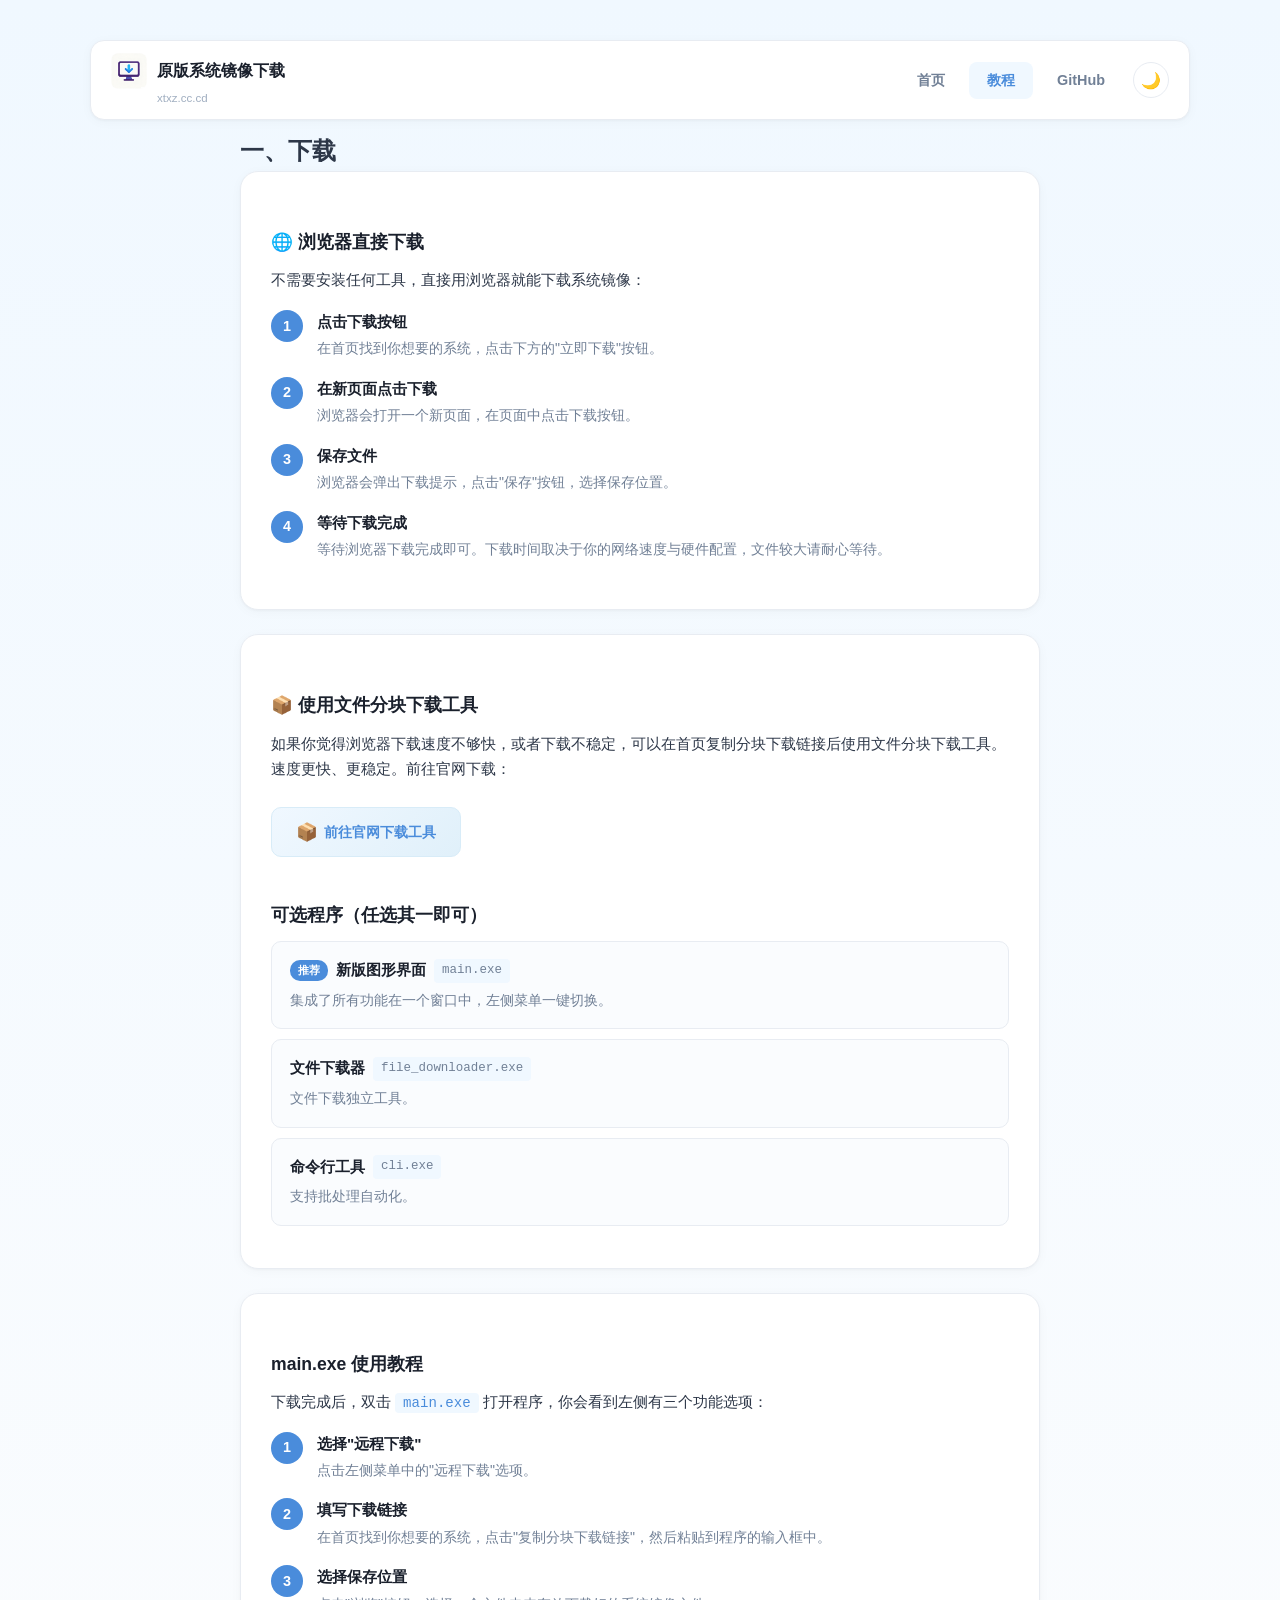
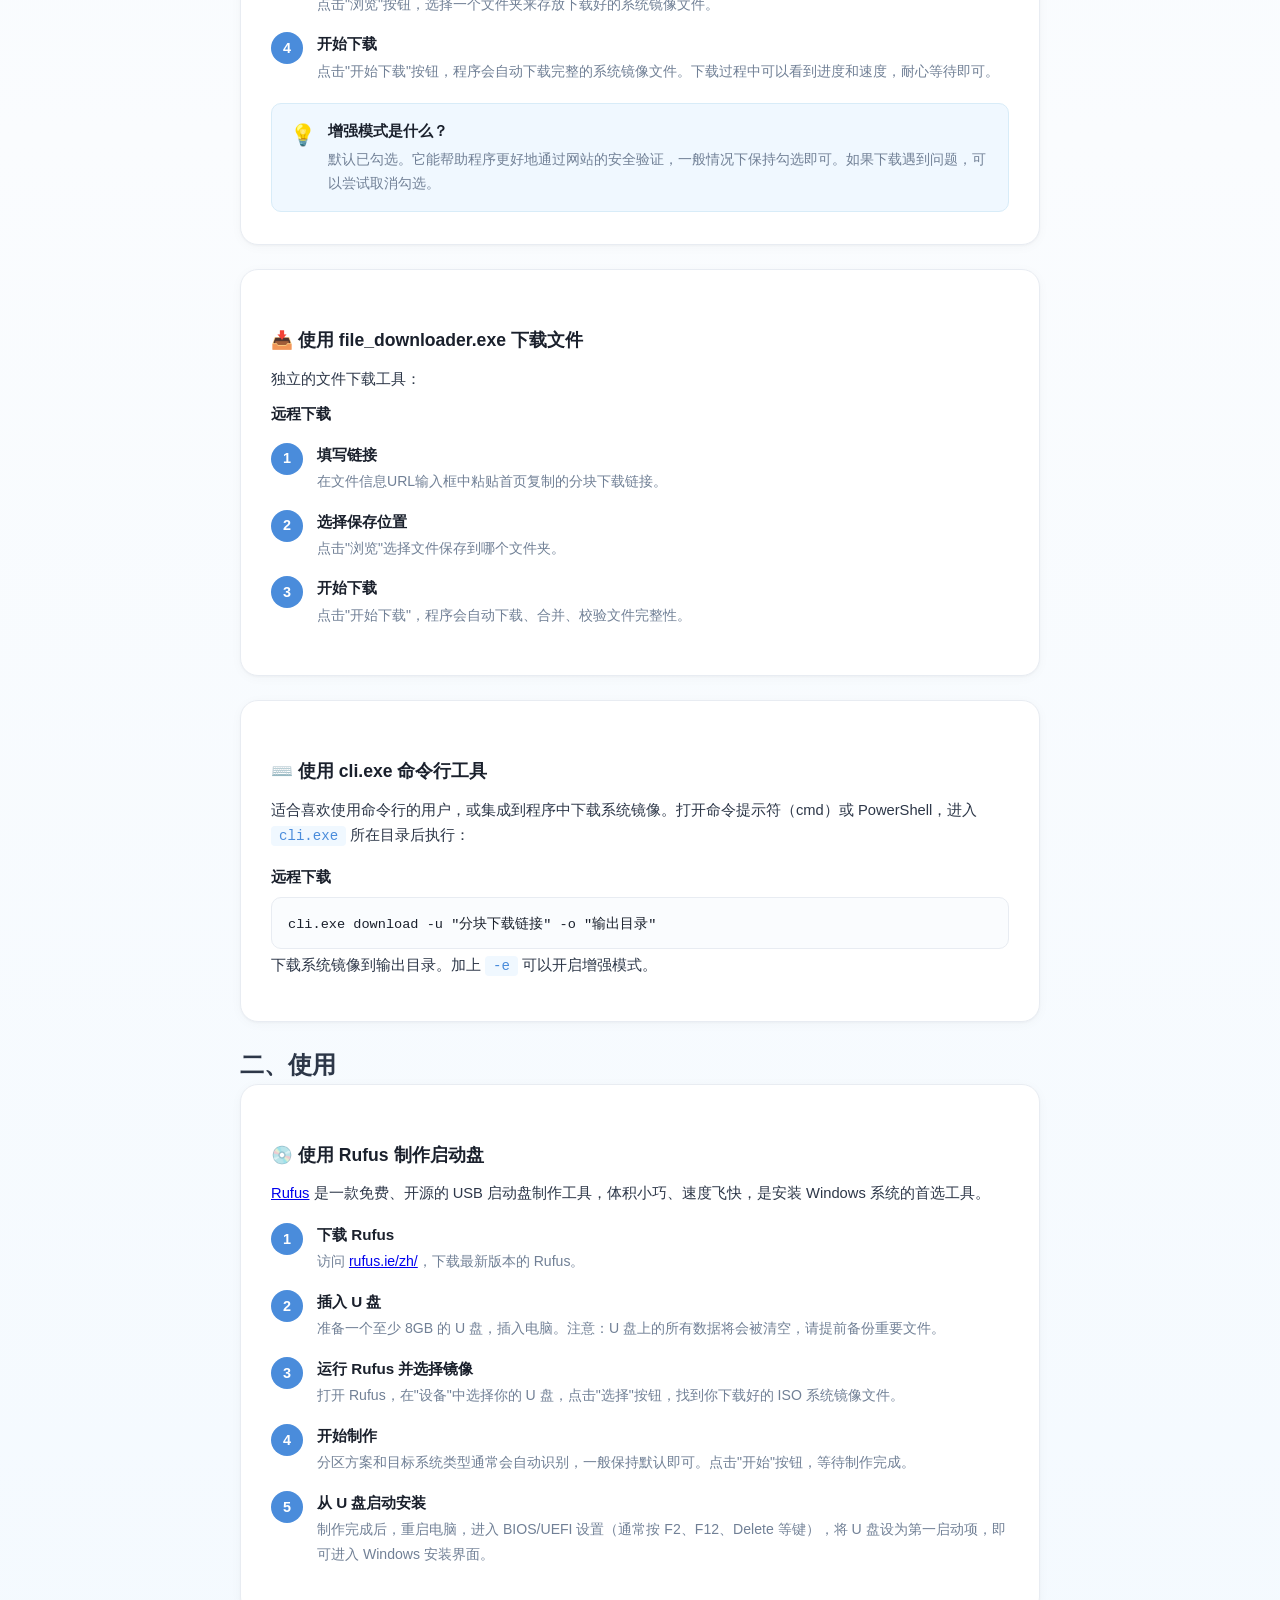
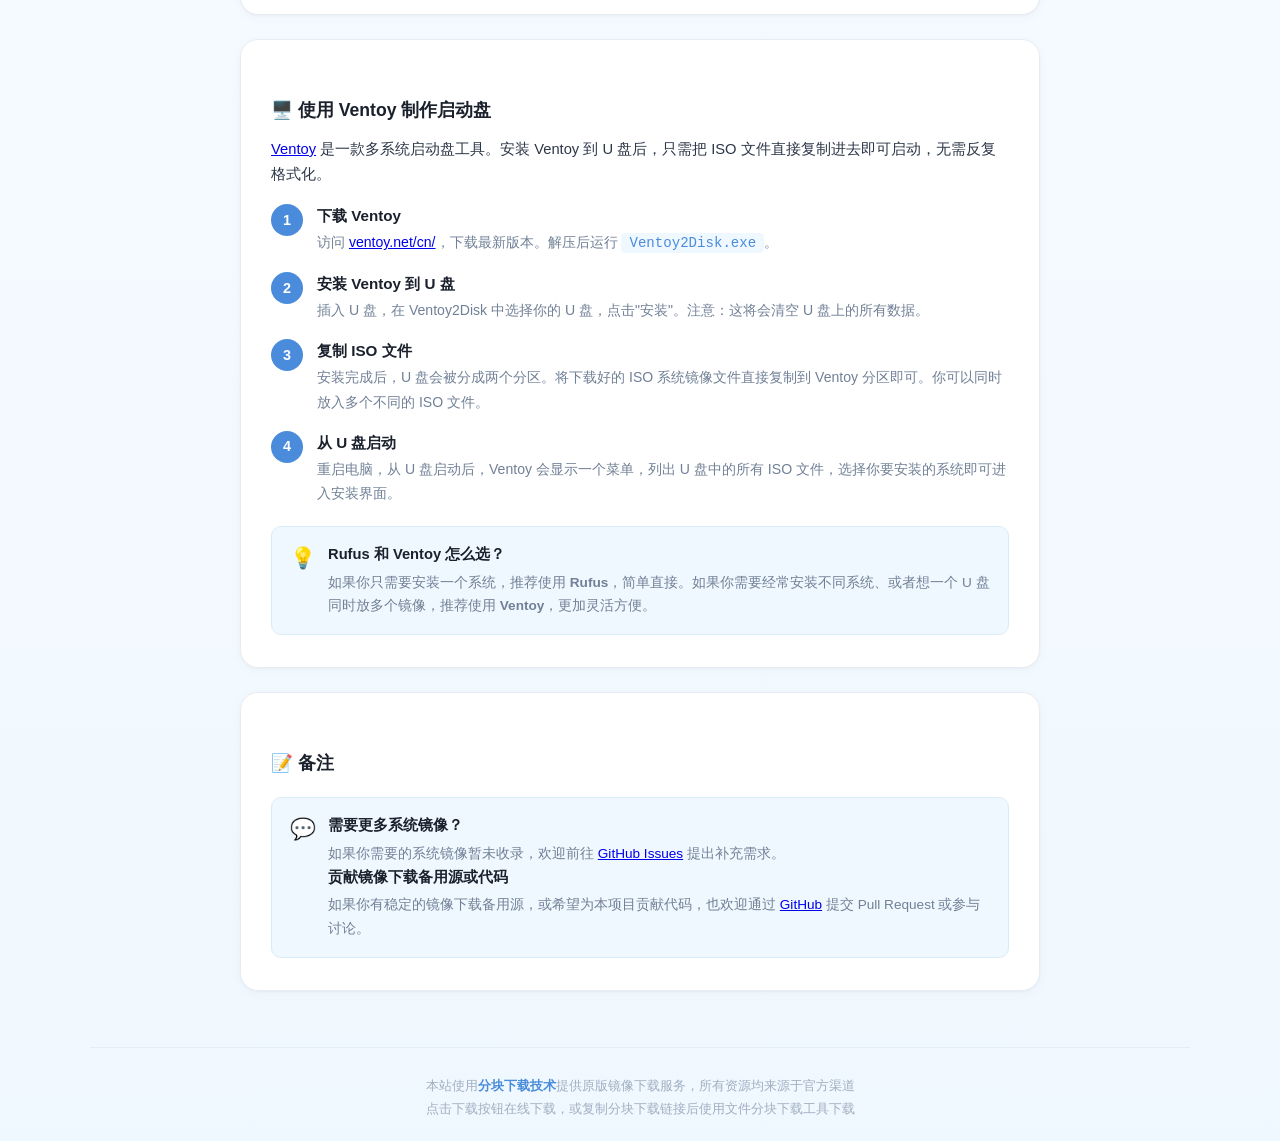
==== commit cfab5b43: "正式上线" ====
--- a/tutorial.html
+++ b/tutorial.html
@@ -17,11 +17,9 @@
     <div class="nav-left">
       <a href="index.html" class="nav-brand">
         <img src="favicon.png" alt="网站图标" class="nav-logo">
-        <div class="nav-brand-text">
-          <span class="nav-title">原版系统镜像下载</span>
-          <span class="nav-domain" id="navDomain">xtxz.cc.cd</span>
-        </div>
+        <span class="nav-title">原版系统镜像下载</span>
       </a>
+      <a href="https://wtxz.cc.cd" class="nav-domain" id="navDomain">xtxz.cc.cd</a>
     </div>
     <div class="nav-right">
       <a href="index.html" class="nav-link">首页</a>
--- a/style.css
+++ b/style.css
@@ -172,7 +172,8 @@
 
 .nav-left {
   display: flex;
-  align-items: center;
+  flex-direction: column;
+  align-items: flex-start;
 }
 
 .nav-brand {
@@ -190,12 +191,6 @@
   flex-shrink: 0;
 }
 
-.nav-brand-text {
-  display: flex;
-  flex-direction: column;
-  line-height: 1.3;
-}
-
 .nav-title {
   font-size: 1rem;
   font-weight: 700;
@@ -207,9 +202,10 @@
 .nav-domain {
   font-size: 0.72rem;
   color: var(--text-extra-light);
-  cursor: pointer;
+  text-decoration: none;
   transition: color var(--transition-fast);
   white-space: nowrap;
+  padding-left: 46px;
 }
 
 .nav-domain:hover {
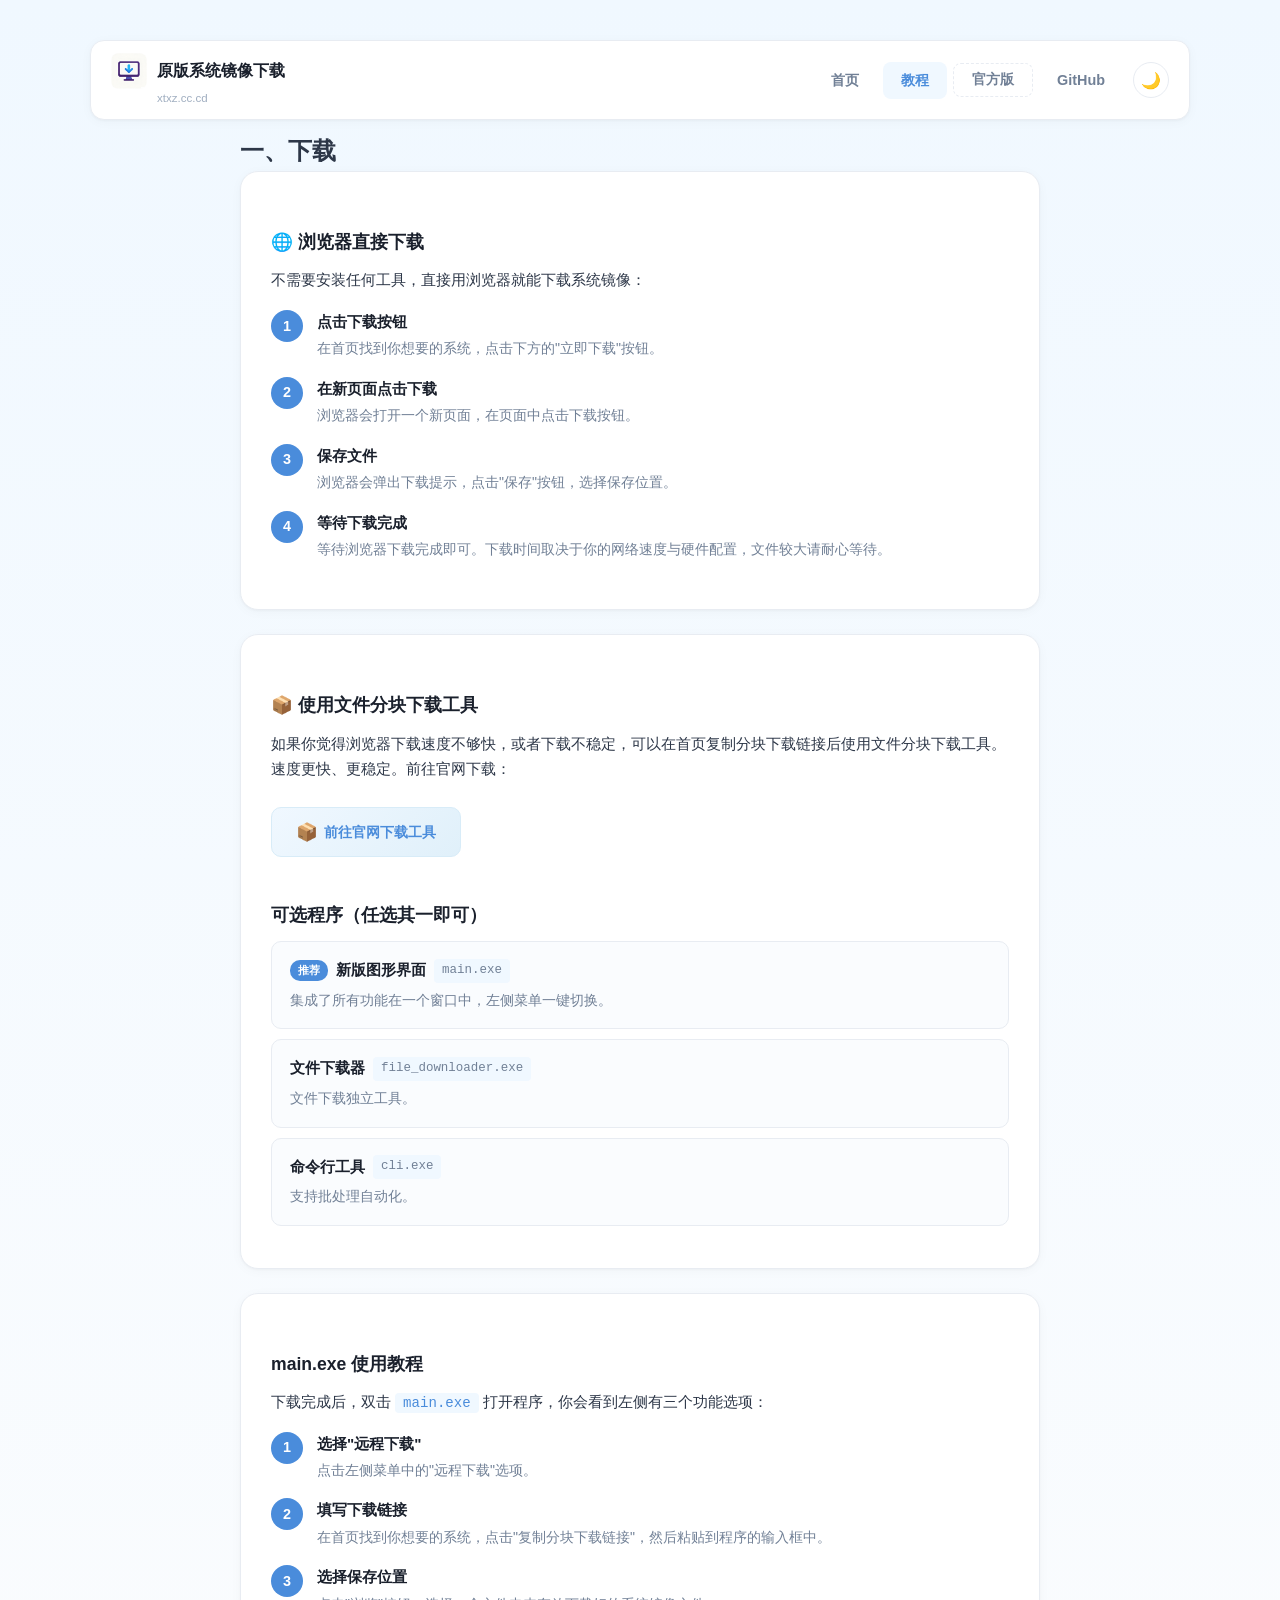
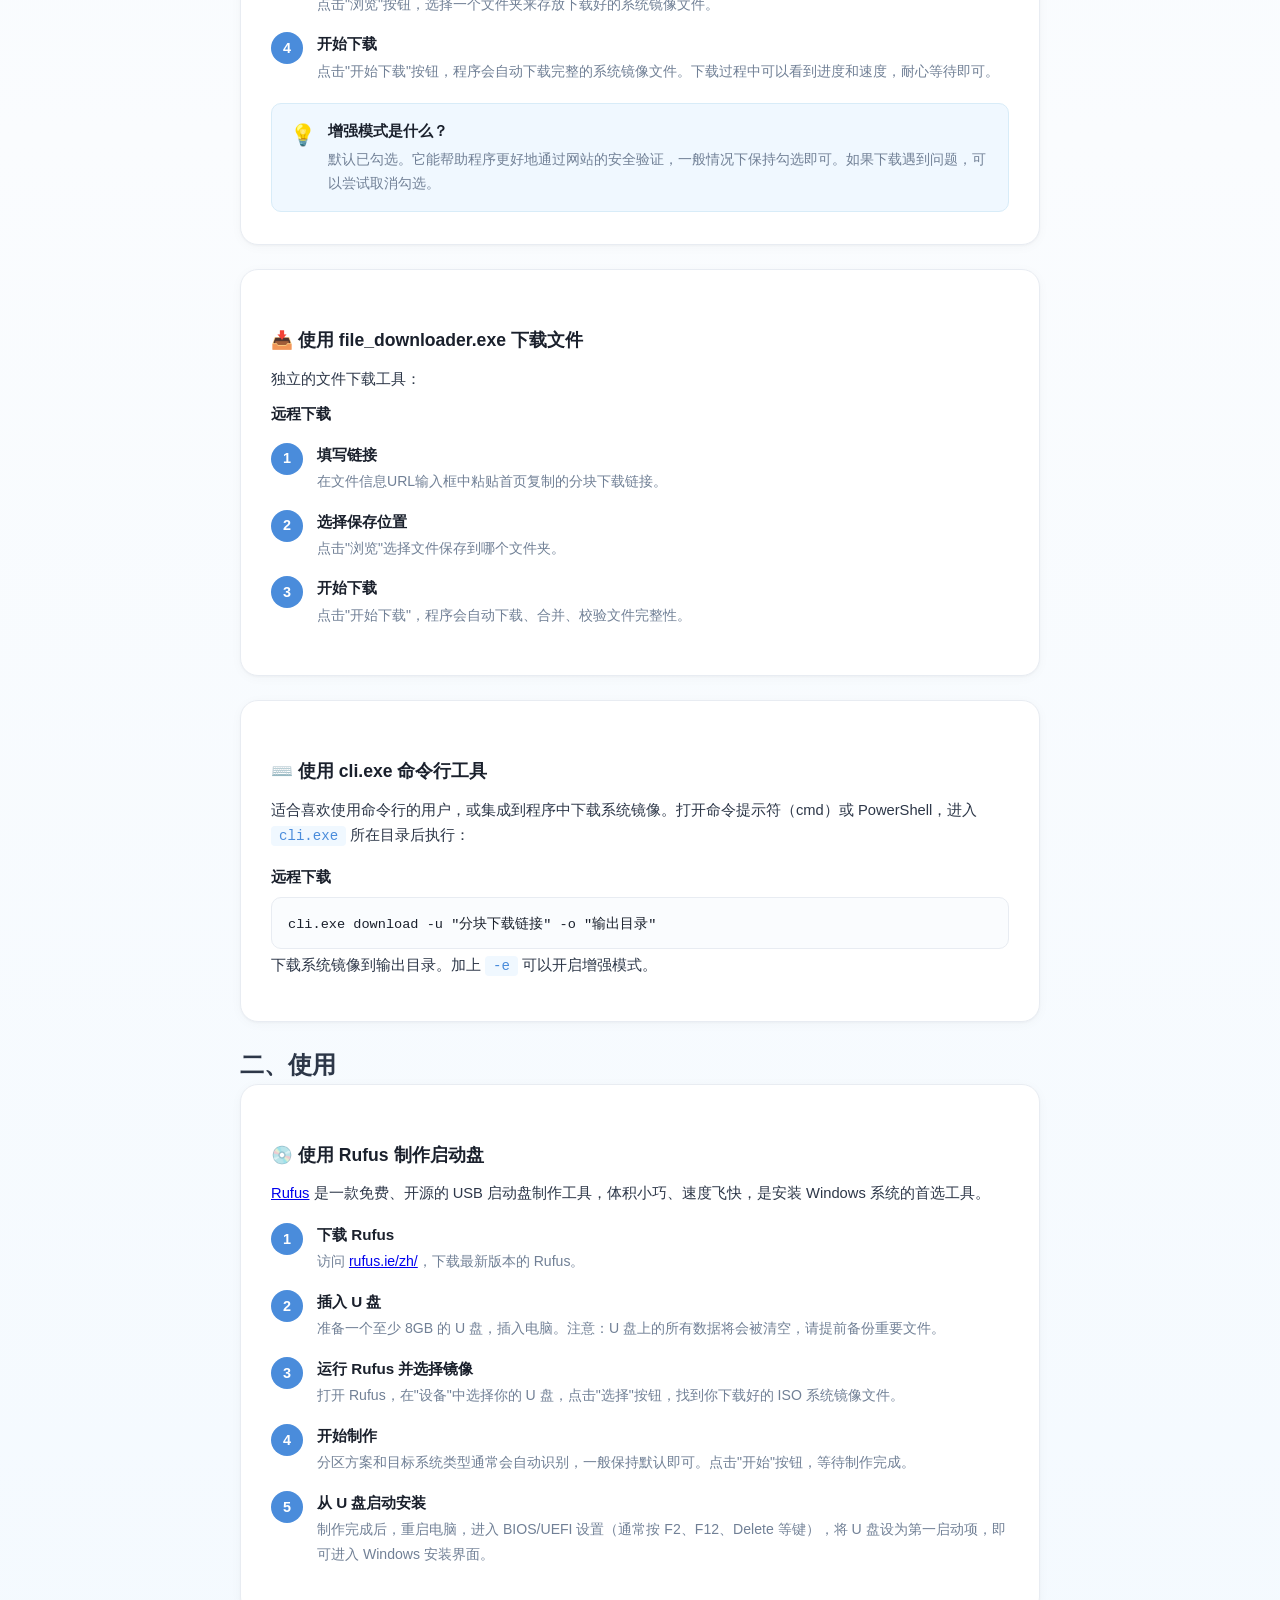
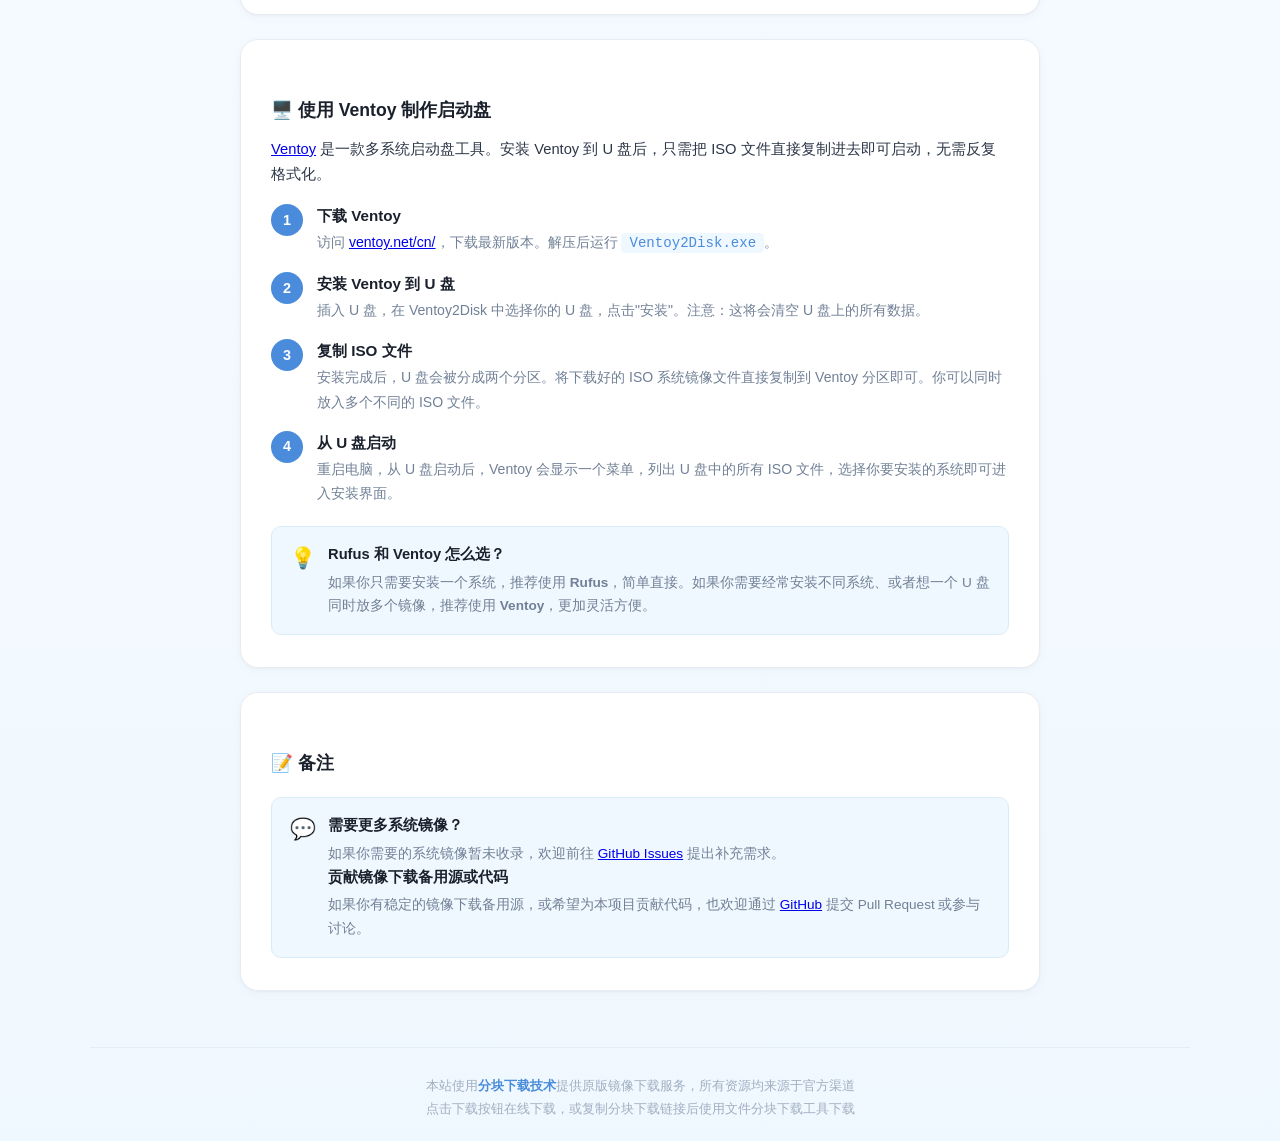
==== commit 1787d916: "新增功能" ====
--- a/tutorial.html
+++ b/tutorial.html
@@ -19,12 +19,13 @@
         <img src="favicon.png" alt="网站图标" class="nav-logo">
         <span class="nav-title">原版系统镜像下载</span>
       </a>
-      <a href="https://wtxz.cc.cd" class="nav-domain" id="navDomain">xtxz.cc.cd</a>
+      <a href="https://xtxz.cc.cd" class="nav-domain" id="navDomain">xtxz.cc.cd</a>
     </div>
     <div class="nav-right">
       <a href="index.html" class="nav-link">首页</a>
       <a href="tutorial.html" class="nav-link active">教程</a>
-      <a href="https://github.com/cnzsh/xtxz" target="_blank" rel="noopener noreferrer" class="nav-link">GitHub</a>
+      <button class="version-toggle" id="versionToggle" title="切换版本"></button>
+      <a href="https://github.com/xtjxxz/xtxz" target="_blank" rel="noopener noreferrer" class="nav-link">GitHub</a>
       <button class="theme-toggle" id="themeToggle" aria-label="切换暗色模式" title="切换暗色模式">
         <span class="theme-icon theme-icon-light">🌙</span>
         <span class="theme-icon theme-icon-dark">☀️</span>
@@ -289,9 +290,9 @@
           <span class="tip-icon">💬</span>
           <div class="tip-body">
             <strong>需要更多系统镜像？</strong>
-            <p>如果你需要的系统镜像暂未收录，欢迎前往 <a href="https://github.com/cnzsh/xtxz/issues" target="_blank" rel="noopener noreferrer">GitHub Issues</a> 提出补充需求。</p>
+            <p>如果你需要的系统镜像暂未收录，欢迎前往 <a href="https://github.com/xtjxxz/xtxz/issues" target="_blank" rel="noopener noreferrer">GitHub Issues</a> 提出补充需求。</p>
             <strong>贡献镜像下载备用源或代码</strong>
-            <p>如果你有稳定的镜像下载备用源，或希望为本项目贡献代码，也欢迎通过 <a href="https://github.com/cnzsh/xtxz" target="_blank" rel="noopener noreferrer">GitHub</a> 提交 Pull Request 或参与讨论。</p>
+            <p>如果你有稳定的镜像下载备用源，或希望为本项目贡献代码，也欢迎通过 <a href="https://github.com/xtjxxz/xtxz" target="_blank" rel="noopener noreferrer">GitHub</a> 提交 Pull Request 或参与讨论。</p>
           </div>
         </div>
       </section>
--- a/style.css
+++ b/style.css
@@ -241,6 +241,28 @@
   background: var(--accent-bg);
 }
 
+.version-toggle {
+  display: inline-flex;
+  align-items: center;
+  padding: 7px 18px;
+  border-radius: 8px;
+  font-size: 0.85rem;
+  font-weight: 600;
+  font-family: inherit;
+  color: var(--text-muted);
+  background: transparent;
+  border: 1.5px dashed var(--border-color);
+  cursor: pointer;
+  transition: color var(--transition-fast), background var(--transition-fast), border-color var(--transition-fast);
+  white-space: nowrap;
+}
+
+.version-toggle:hover {
+  color: var(--accent);
+  background: var(--accent-bg);
+  border-color: var(--accent);
+}
+
 .header {
   text-align: center;
   margin-bottom: 48px;
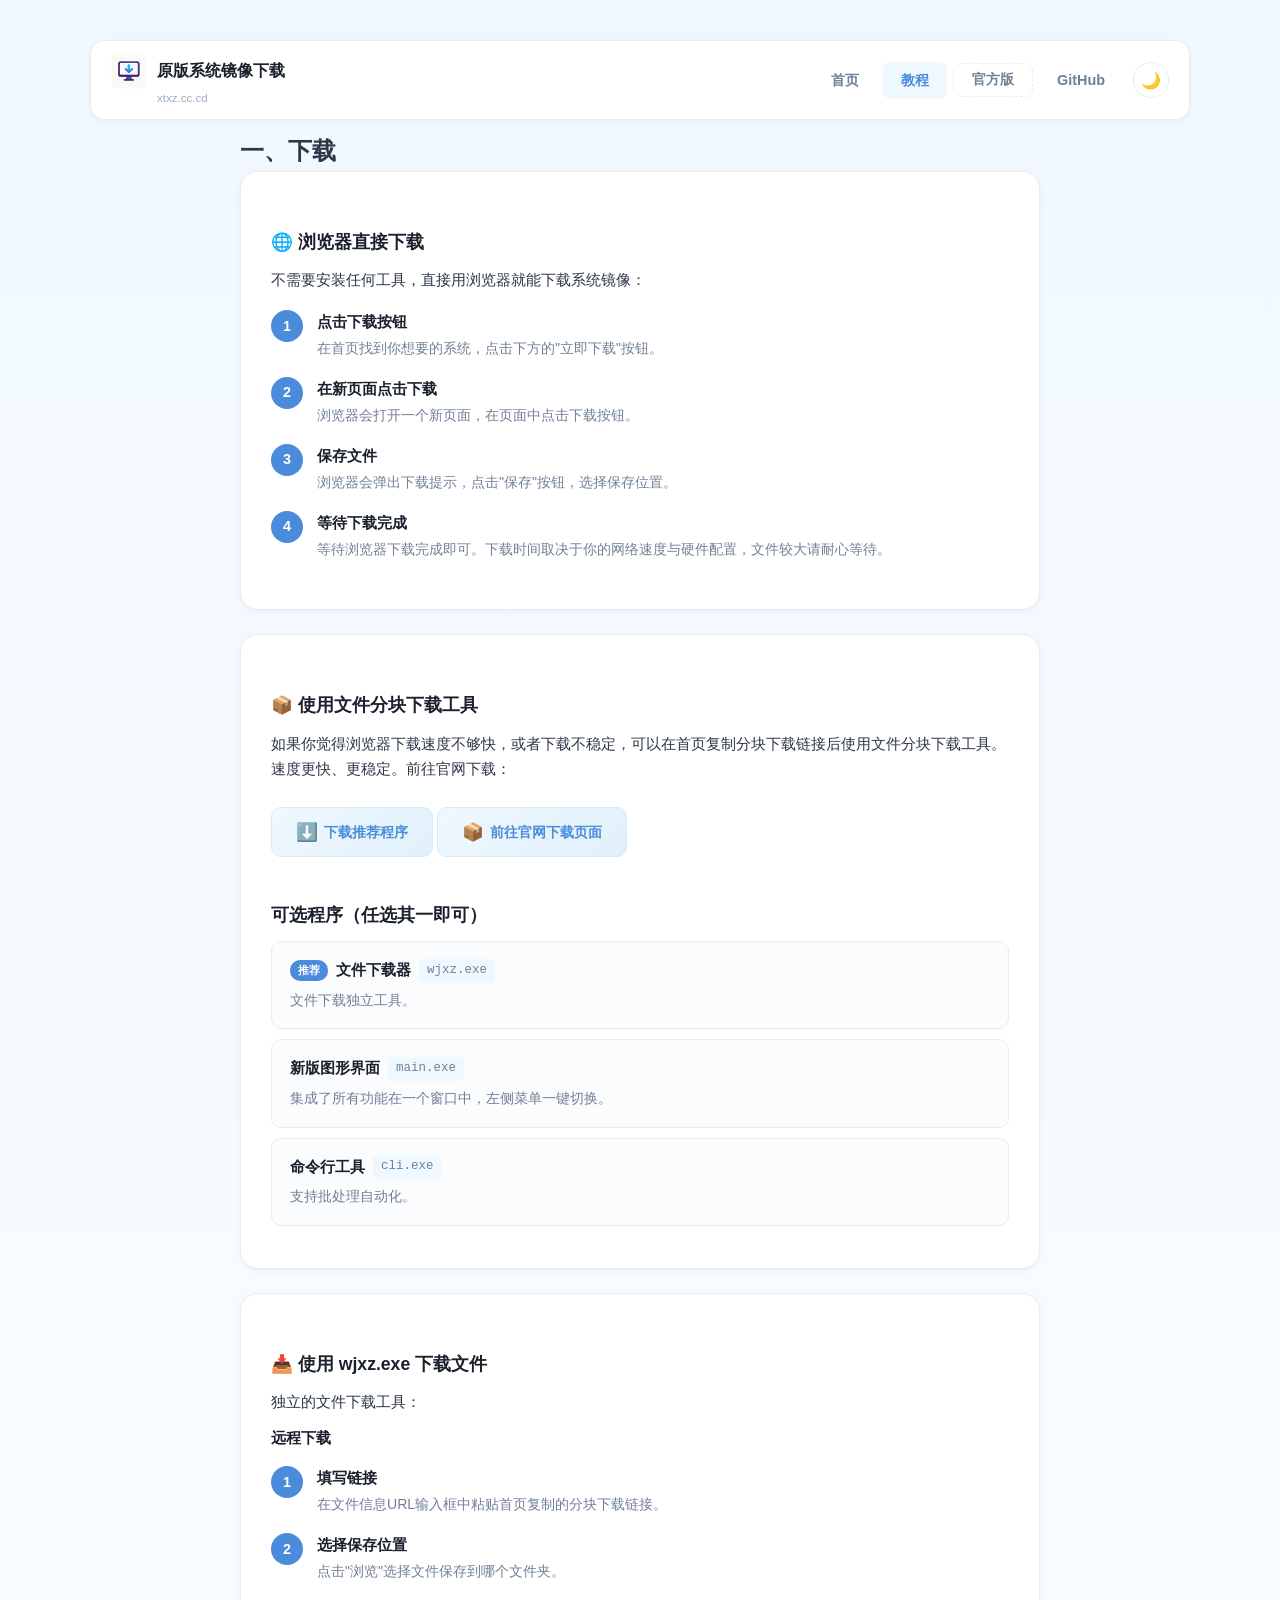
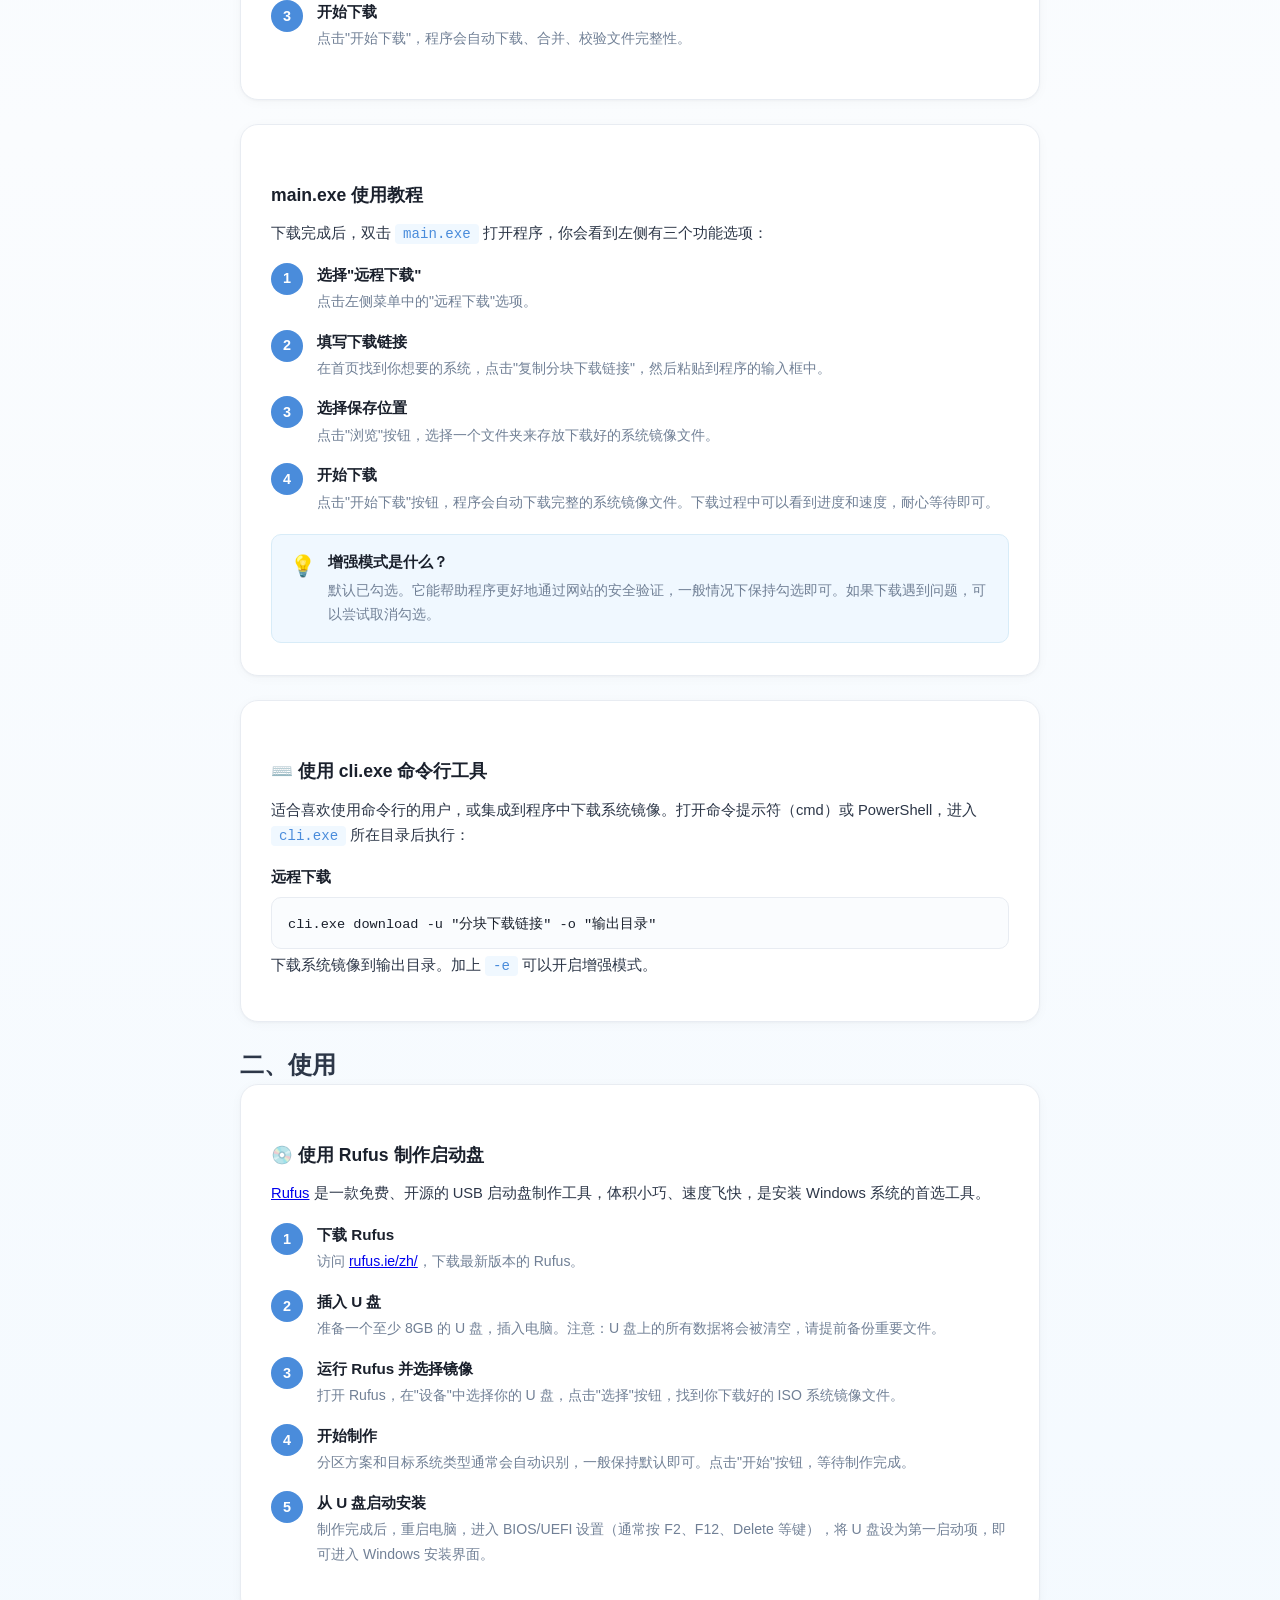
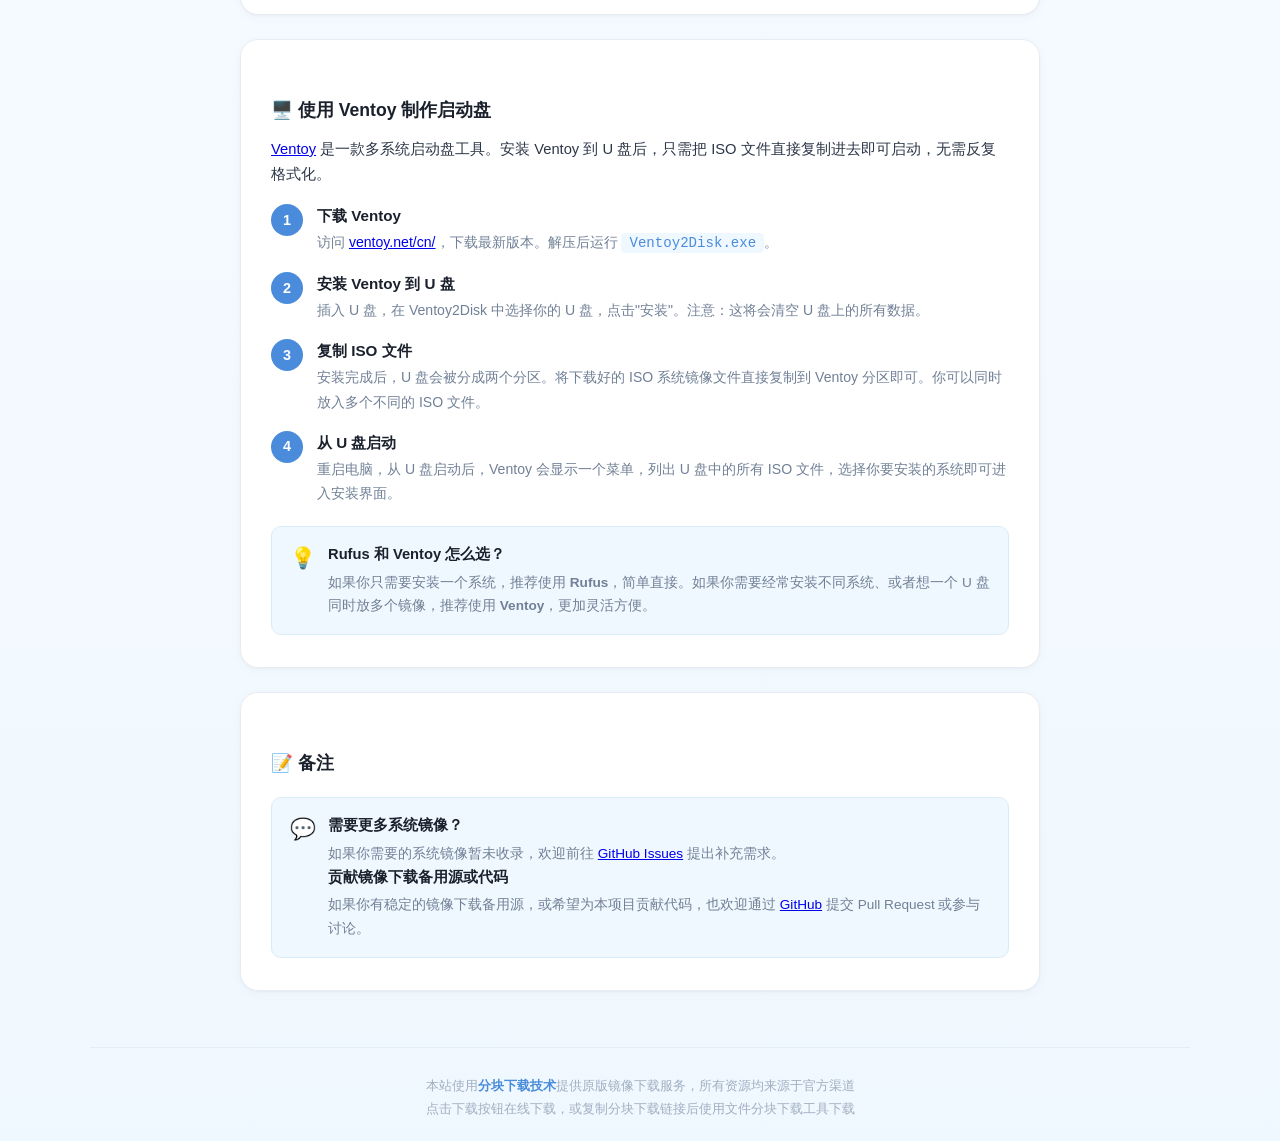
==== commit edacd397: "更新教程" ====
--- a/tutorial.html
+++ b/tutorial.html
@@ -76,9 +76,13 @@
       <section class="tutorial-section">
         <h3>📦 使用文件分块下载工具</h3>
         <p>如果你觉得浏览器下载速度不够快，或者下载不稳定，可以在首页复制分块下载链接后使用文件分块下载工具。速度更快、更稳定。前往官网下载：</p>
+        <a href="https://y.zhshh.cn/fkxz/wjxz.exe" class="tool-link" download>
+          <span class="link-icon">⬇️</span>
+          下载推荐程序
+        </a>
         <a href="https://fkxz.zhshh.cn/download" target="_blank" rel="noopener noreferrer" class="tool-link">
           <span class="link-icon">📦</span>
-          前往官网下载工具
+          前往官网下载页面
         </a>
 
         <div class="program-list">
@@ -86,17 +90,17 @@
           <div class="program-card">
             <div class="program-header">
               <span class="program-badge">推荐</span>
+              <strong>文件下载器</strong>
+              <span class="program-file">wjxz.exe</span>
+            </div>
+            <p>文件下载独立工具。</p>
+          </div>
+          <div class="program-card">
+            <div class="program-header">
               <strong>新版图形界面</strong>
               <span class="program-file">main.exe</span>
             </div>
             <p>集成了所有功能在一个窗口中，左侧菜单一键切换。</p>
-          </div>
-          <div class="program-card">
-            <div class="program-header">
-              <strong>文件下载器</strong>
-              <span class="program-file">file_downloader.exe</span>
-            </div>
-            <p>文件下载独立工具。</p>
           </div>
           <div class="program-card">
             <div class="program-header">
@@ -104,6 +108,36 @@
               <span class="program-file">cli.exe</span>
             </div>
             <p>支持批处理自动化。</p>
+          </div>
+        </div>
+      </section>
+
+      <section class="tutorial-section">
+        <h3>📥 使用 wjxz.exe 下载文件</h3>
+        <p>独立的文件下载工具：</p>
+
+        <h4>远程下载</h4>
+        <div class="step-list">
+          <div class="step-item">
+            <span class="step-num">1</span>
+            <div class="step-body">
+              <h4>填写链接</h4>
+              <p>在文件信息URL输入框中粘贴首页复制的分块下载链接。</p>
+            </div>
+          </div>
+          <div class="step-item">
+            <span class="step-num">2</span>
+            <div class="step-body">
+              <h4>选择保存位置</h4>
+              <p>点击"浏览"选择文件保存到哪个文件夹。</p>
+            </div>
+          </div>
+          <div class="step-item">
+            <span class="step-num">3</span>
+            <div class="step-body">
+              <h4>开始下载</h4>
+              <p>点击"开始下载"，程序会自动下载、合并、校验文件完整性。</p>
+            </div>
           </div>
         </div>
       </section>
@@ -148,36 +182,6 @@
           <div class="tip-body">
             <strong>增强模式是什么？</strong>
             <p>默认已勾选。它能帮助程序更好地通过网站的安全验证，一般情况下保持勾选即可。如果下载遇到问题，可以尝试取消勾选。</p>
-          </div>
-        </div>
-      </section>
-
-      <section class="tutorial-section">
-        <h3>📥 使用 file_downloader.exe 下载文件</h3>
-        <p>独立的文件下载工具：</p>
-
-        <h4>远程下载</h4>
-        <div class="step-list">
-          <div class="step-item">
-            <span class="step-num">1</span>
-            <div class="step-body">
-              <h4>填写链接</h4>
-              <p>在文件信息URL输入框中粘贴首页复制的分块下载链接。</p>
-            </div>
-          </div>
-          <div class="step-item">
-            <span class="step-num">2</span>
-            <div class="step-body">
-              <h4>选择保存位置</h4>
-              <p>点击"浏览"选择文件保存到哪个文件夹。</p>
-            </div>
-          </div>
-          <div class="step-item">
-            <span class="step-num">3</span>
-            <div class="step-body">
-              <h4>开始下载</h4>
-              <p>点击"开始下载"，程序会自动下载、合并、校验文件完整性。</p>
-            </div>
           </div>
         </div>
       </section>
--- a/style.css
+++ b/style.css
@@ -327,6 +327,20 @@
   font-size: 1.1rem;
 }
 
+.site-link {
+  display: block;
+  margin-top: 10px;
+  font-size: 0.85rem;
+  color: var(--accent);
+  text-decoration: none;
+  transition: color var(--transition-fast);
+}
+
+.site-link:hover {
+  color: var(--accent-hover);
+  text-decoration: underline;
+}
+
 .download-grid {
   display: grid;
   grid-template-columns: repeat(2, 1fr);
